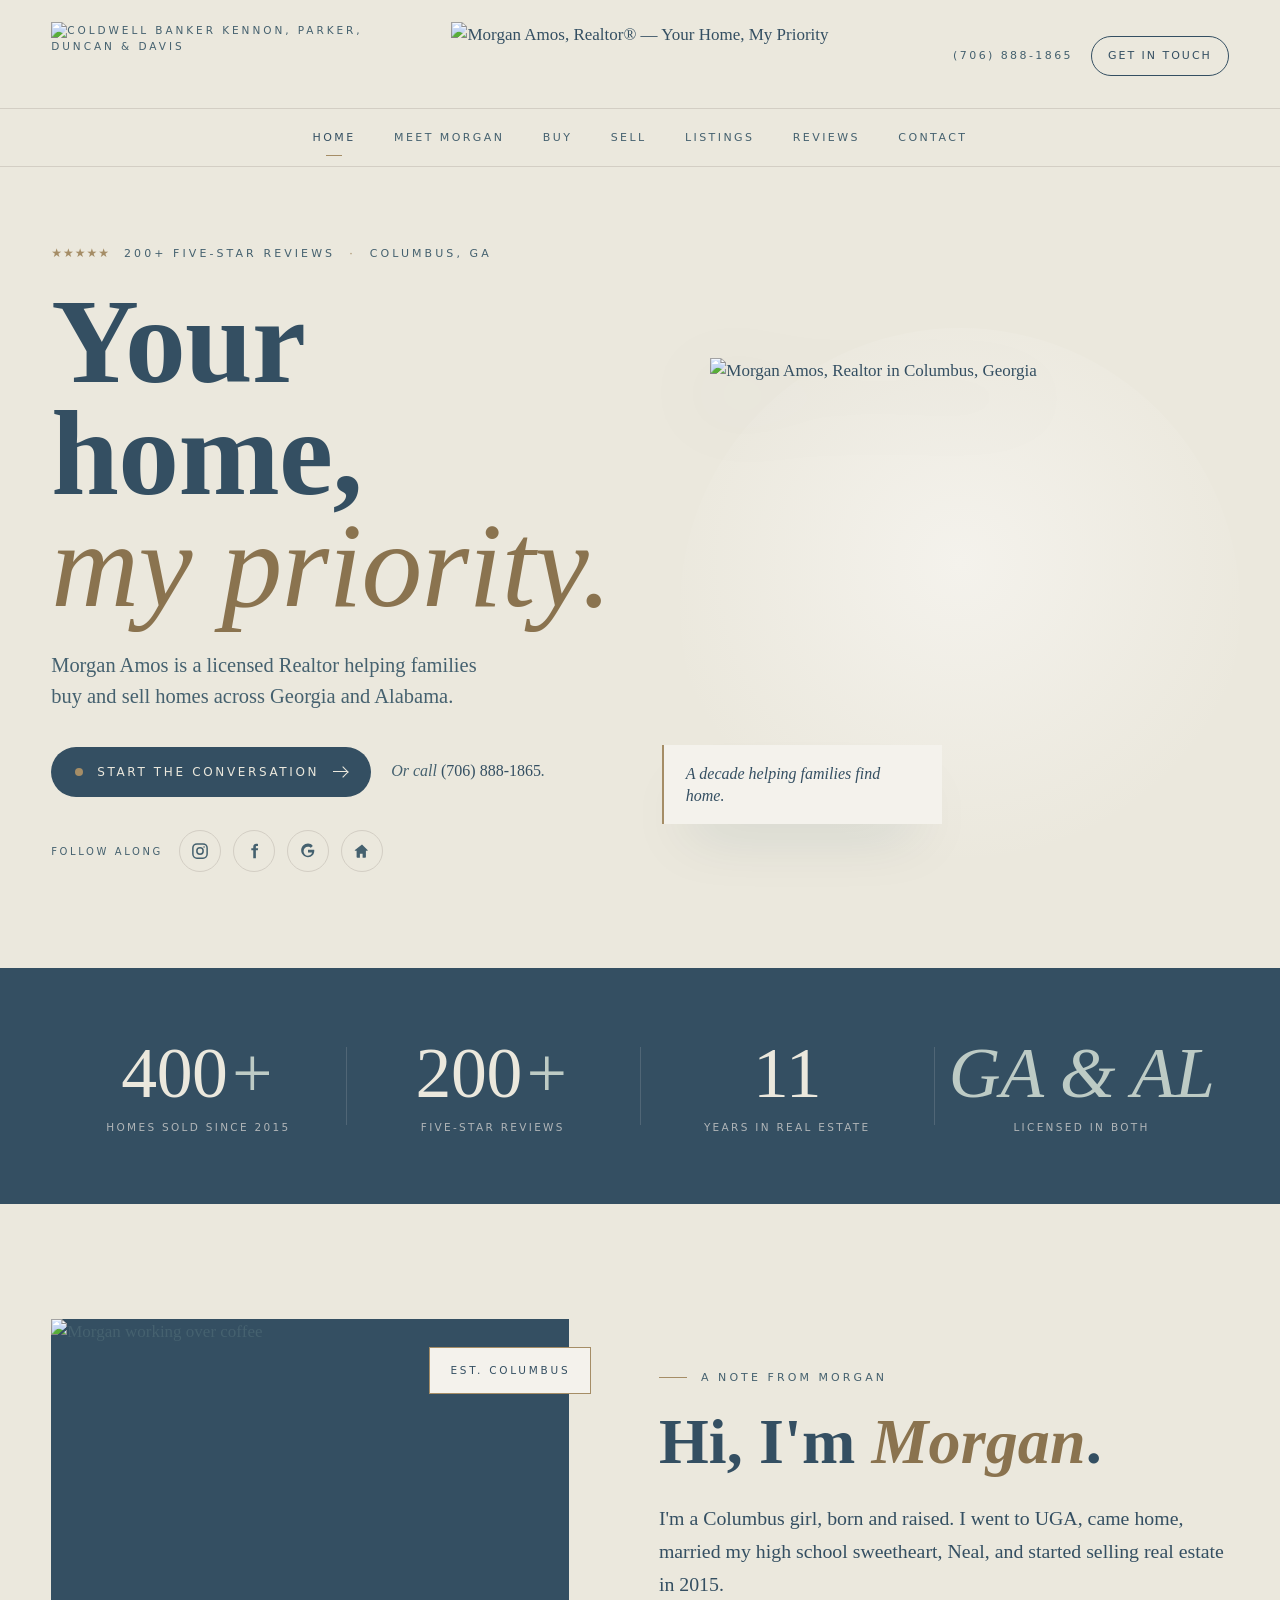
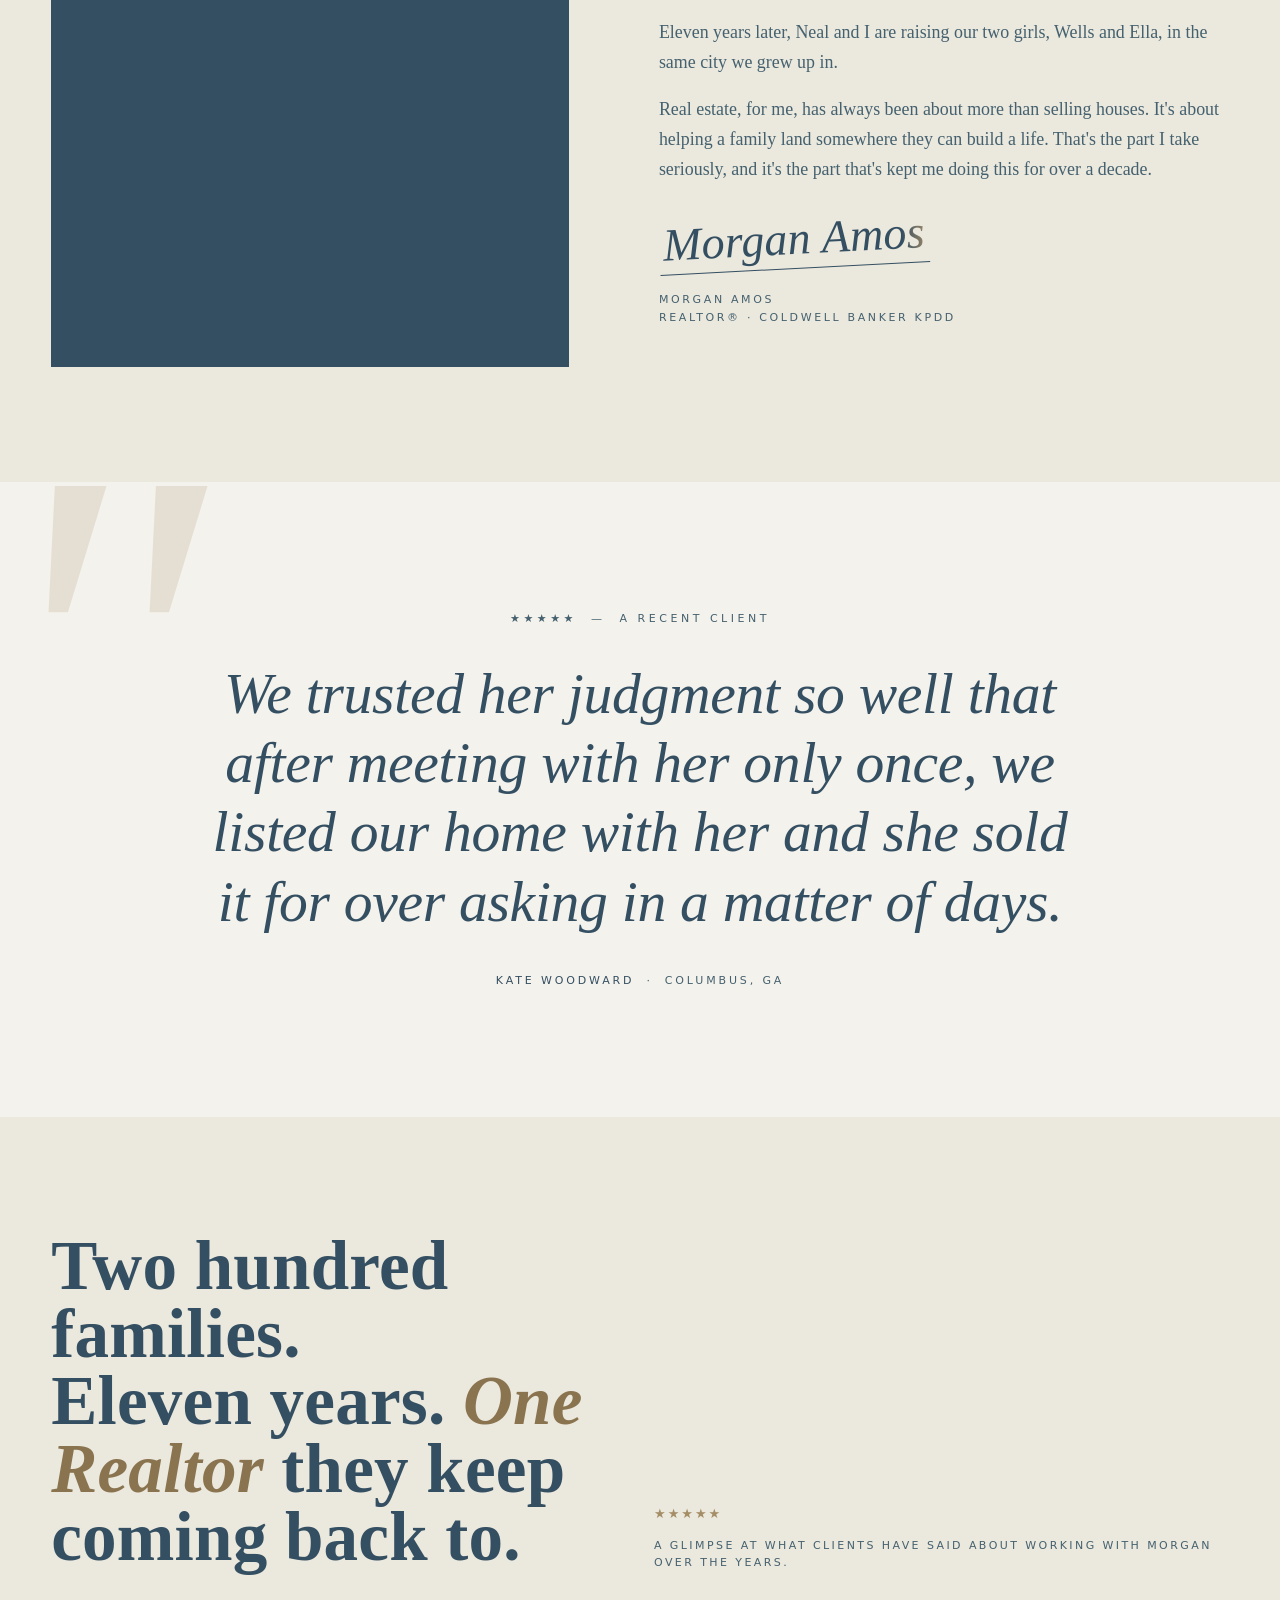
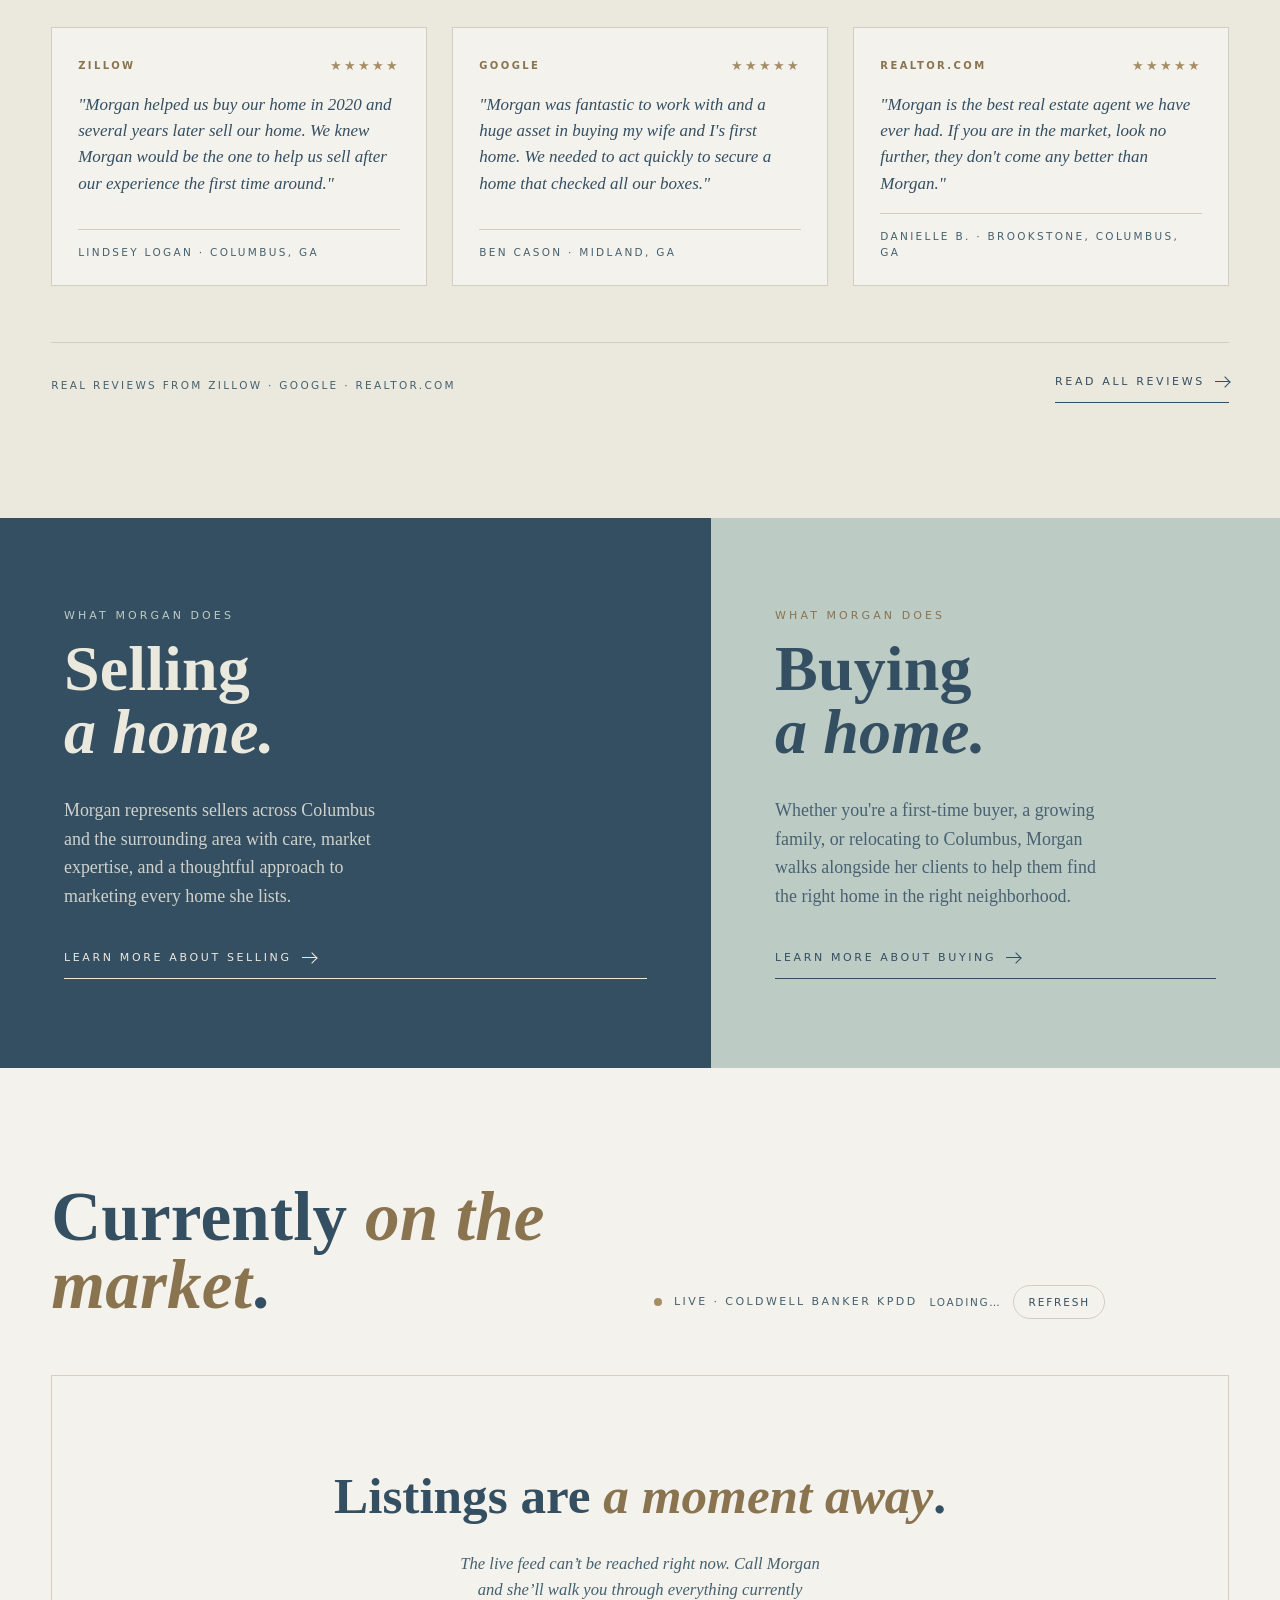
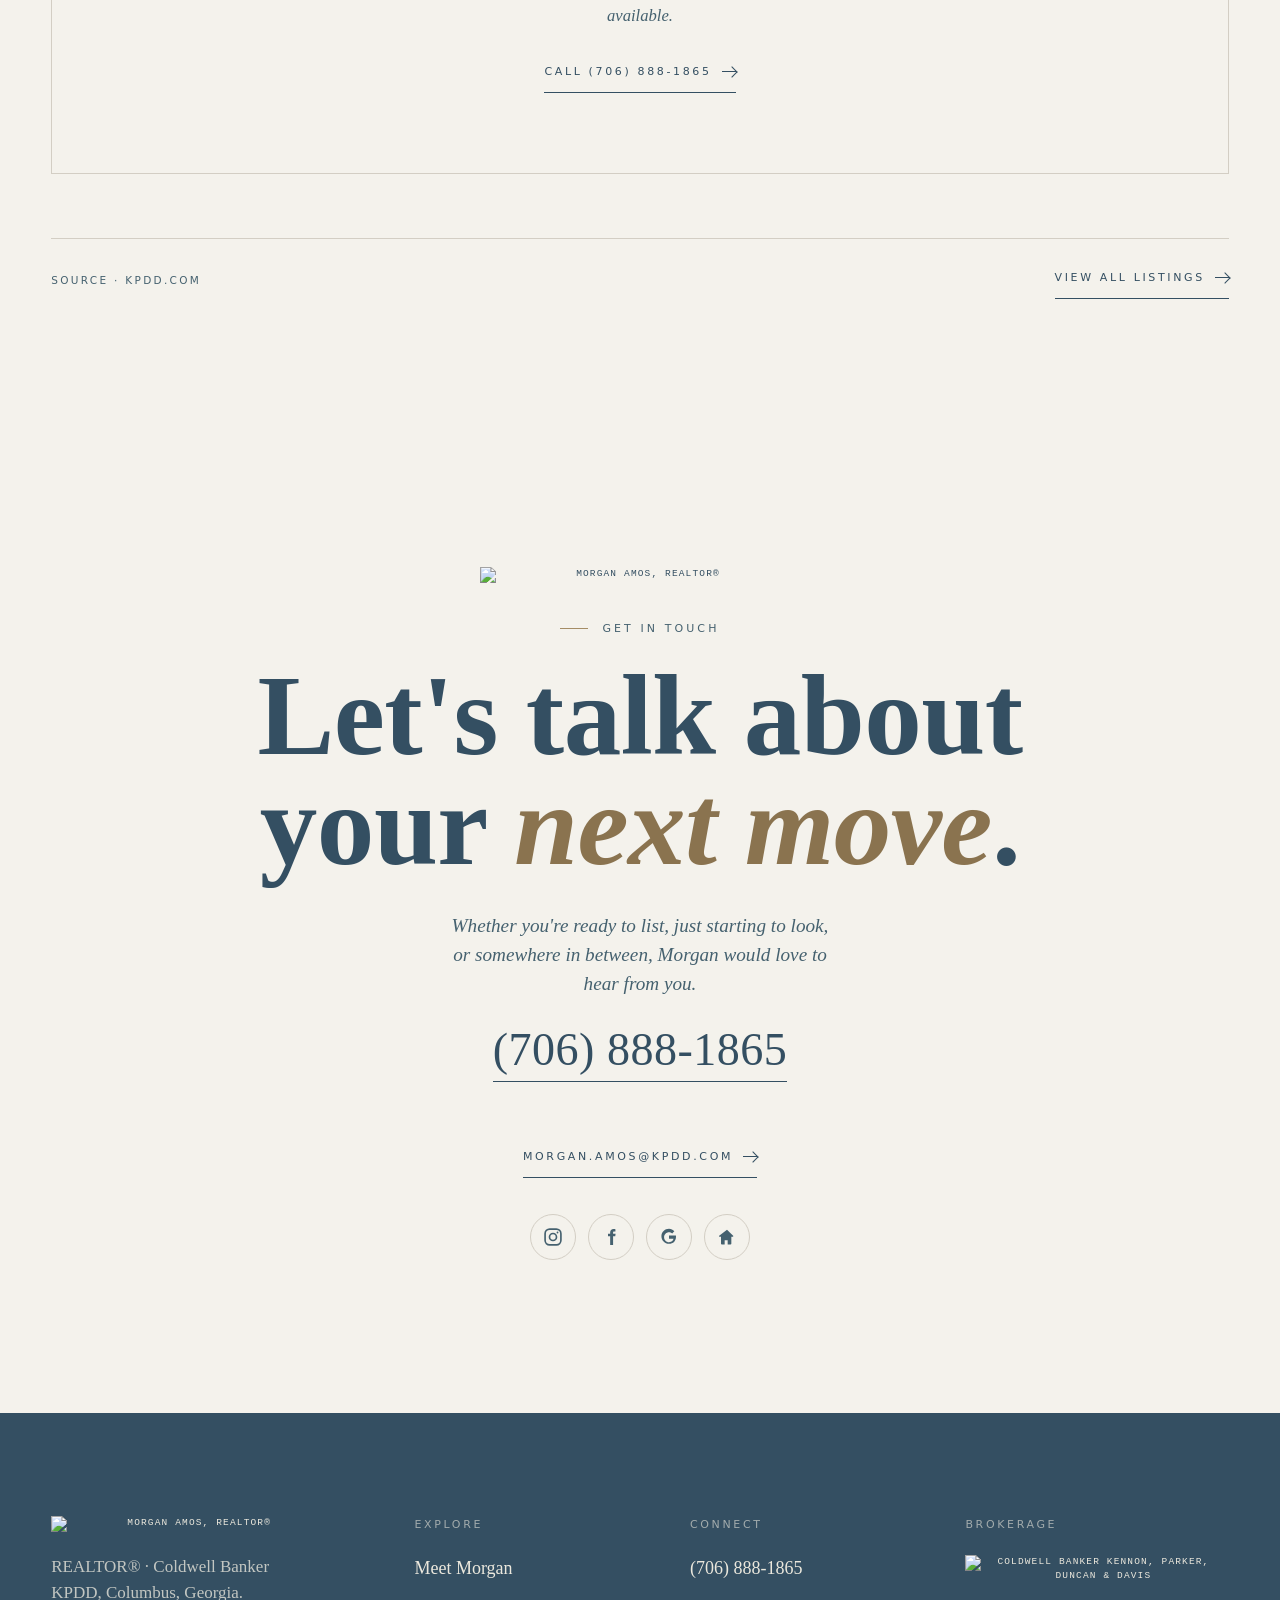
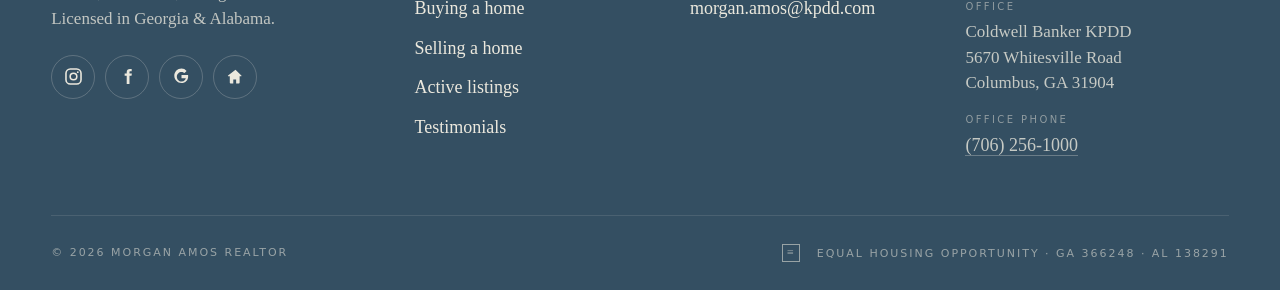
==== index.html @ 6b2a9965 "Add files via upload" ====
<!doctype html>
<html lang="en">
<head>
<meta charset="utf-8" />
<meta name="viewport" content="width=device-width, initial-scale=1, viewport-fit=cover" />
<meta name="theme-color" content="#E5E1DD" />
<title>Morgan Amos · Realtor · Columbus, Georgia</title>
<link rel="icon" type="image/png" href="favicon.png" />
<link rel="icon" type="image/png" sizes="32x32" href="favicon-32.png" />
<link rel="apple-touch-icon" href="apple-touch-icon.png" />
<link rel="stylesheet" href="fonts.css" />
<link rel="stylesheet" href="shared.css" />
<style>
  /* ---------- Homepage-specific ---------- */

  /* HERO ============================================== */
  .hero {
    position: relative;
    padding: clamp(32px, 6vw, 80px) var(--gutter) clamp(48px, 7vw, 100px);
    display: grid;
    grid-template-columns: 1.05fr 1fr;
    gap: clamp(28px, 6vw, 96px);
    align-items: end;
  }
  @media (min-width: 941px) {
    .hero { min-height: calc(100vh - 110px); }
  }
  .hero__left { display: flex; flex-direction: column; justify-content: flex-end; }
  @media (min-width: 941px) {
    .hero__left { min-height: 60vh; padding-bottom: 6px; }
  }
  .hero__eyebrow {
    font-family: var(--sans);
    font-size: 11px;
    letter-spacing: 0.28em;
    text-transform: uppercase;
    color: var(--ink-soft);
    margin: 0 0 24px;
    display: flex;
    align-items: center;
    gap: 14px;
    flex-wrap: wrap;
  }
  .hero__eyebrow .star { color: var(--accent); letter-spacing: 1px; font-size: 12px; }
  .hero__eyebrow .sep { color: var(--accent); }
  .hero__headline {
    font-family: var(--display);
    font-size: clamp(48px, 9.5vw, 156px);
    line-height: 0.92;
    letter-spacing: -0.005em;
    margin: 0 0 28px;
    text-wrap: balance;
  }
  .hero__headline em {
    font-family: var(--serif);
    font-style: italic;
    font-weight: 400;
    color: var(--accent-deep);
  }
  .hero__sub {
    font-family: var(--serif);
    font-size: clamp(18px, 1.6vw, 24px);
    line-height: 1.5;
    max-width: 44ch;
    color: var(--ink-soft);
    margin: 0 0 32px;
    font-weight: 400;
  }
  .hero__sub b { font-weight: 600; color: var(--ink); font-variant-numeric: oldstyle-nums; }
  .hero__row {
    display: flex;
    align-items: center;
    gap: 20px;
    flex-wrap: wrap;
  }
  .hero__cta {
    display: inline-flex;
    align-items: center;
    gap: 14px;
    padding: 16px 24px;
    background: var(--ink);
    color: var(--cream);
    font-family: var(--sans);
    font-size: 12px;
    letter-spacing: 0.22em;
    text-transform: uppercase;
    border-radius: 999px;
    transition: background .25s var(--ease), gap .25s var(--ease);
    min-height: 48px;
  }
  .hero__cta:hover { background: var(--accent-deep); gap: 18px; }
  .hero__cta .dot { width: 8px; height: 8px; background: var(--accent); border-radius: 999px; }
  .hero__note {
    font-family: var(--serif);
    font-style: italic;
    font-size: 16px;
    color: var(--ink-soft);
    max-width: 22ch;
  }
  .hero__note b { font-style: normal; color: var(--ink); font-weight: 500; }

  .hero__right {
    position: relative;
    display: flex;
    align-items: center;
    justify-content: center;
    min-height: 360px;
  }
  @media (min-width: 941px) {
    .hero__right { min-height: 540px; }
  }
  .hero__medallion {
    position: relative;
    width: min(100%, 430px);
    aspect-ratio: 1;
  }
  @media (min-width: 941px) {
    .hero__medallion { width: min(100%, 500px); }
  }
  /* soft brand halo so the portrait reads as intentionally set on the sand */
  .hero__medallion::before {
    content: "";
    position: absolute; inset: -6%;
    border-radius: 50%;
    background: radial-gradient(circle at 50% 42%, var(--cream-light) 0%, rgba(255,255,255,0) 70%);
    z-index: 0;
  }
  .hero__medallion img {
    position: relative;
    z-index: 1;
    width: 100%; height: 100%;
    object-fit: contain;
    object-position: bottom center;
    filter: drop-shadow(0 26px 40px rgba(8,58,79,0.22));
  }
  .hero__caption { display: none; }
  .hero__meta {
    position: absolute;
    left: 0; bottom: 6%;
    z-index: 3;
    background: var(--cream-light);
    padding: 14px 18px;
    border-left: 2px solid var(--accent);
    box-shadow: 0 30px 60px -30px rgba(8,58,79,0.25);
    max-width: 74%;
  }
  @media (min-width: 941px) {
    .hero__meta { left: -30px; bottom: 10%; max-width: 280px; padding: 18px 22px; }
  }
  .hero__meta .label {
    font-family: var(--sans);
    font-size: 10px;
    letter-spacing: 0.26em;
    text-transform: uppercase;
    color: var(--ink-soft);
    margin-bottom: 6px;
  }
  .hero__meta .quote {
    font-family: var(--serif);
    font-style: italic;
    font-size: 16px;
    line-height: 1.35;
    color: var(--ink);
  }

  @media (max-width: 940px) {
    .hero { grid-template-columns: 1fr; }
    .hero__caption { display: none; }
  }

  /* STAT MARQUEE ====================================== */
  .marquee {
    background: var(--ink);
    color: var(--cream);
    padding: clamp(40px, 5vw, 64px) var(--gutter);
    display: grid;
    grid-template-columns: repeat(4, 1fr);
    gap: 0;
    position: relative;
    overflow: hidden;
  }
  .stat {
    text-align: center;
    padding: 6px 12px;
    position: relative;
  }
  .stat + .stat::before {
    content: "";
    position: absolute;
    left: 0; top: 14%; bottom: 14%;
    width: 1px; background: rgba(229,225,221,0.16);
  }
  .stat__num {
    font-family: var(--display);
    font-size: clamp(38px, 5.6vw, 84px);
    line-height: 1;
    color: var(--cream);
    margin-bottom: 10px;
    letter-spacing: -0.005em;
  }
  .stat__num em { font-family: var(--serif); font-style: italic; color: var(--accent); font-weight: 400; }
  .stat__label {
    font-family: var(--sans);
    font-size: 10.5px;
    letter-spacing: 0.22em;
    text-transform: uppercase;
    color: rgba(229,225,221,0.7);
    line-height: 1.4;
  }
  @media (max-width: 800px) {
    .marquee { grid-template-columns: 1fr 1fr; gap: 32px 0; padding: 40px var(--gutter); }
    .stat + .stat::before { display: none; }
    .stat:nth-child(odd)::after {
      content: "";
      position: absolute;
      right: 0; top: 14%; bottom: 14%;
      width: 1px; background: rgba(229,225,221,0.16);
    }
  }

  /* STORY (replaces 'about preview') ================== */
  .story {
    display: grid;
    grid-template-columns: 1fr 1.1fr;
    gap: clamp(32px, 7vw, 110px);
    align-items: center;
  }
  .story__media {
    position: relative;
    aspect-ratio: 4/5;
  }
  .story__media .ph { position: absolute; inset: 0; }
  .story__media .badge {
    position: absolute;
    right: 14px; top: 14px;
    background: var(--cream-light);
    color: var(--ink);
    padding: 10px 14px;
    border: 1px solid var(--accent);
    font-family: var(--sans);
    font-size: 10px;
    letter-spacing: 0.24em;
    text-transform: uppercase;
    box-shadow: 0 20px 40px -25px rgba(8,58,79,0.3);
  }
  @media (min-width: 901px) {
    .story__media .badge { right: -22px; top: 28px; padding: 14px 20px; font-size: 10.5px; letter-spacing: 0.26em; }
  }
  .story__copy h2 {
    font-family: var(--display);
    font-size: clamp(36px, 5vw, 72px);
    line-height: 1;
    margin: 0 0 28px;
    letter-spacing: 0.002em;
  }
  .story__copy h2 em { font-family: var(--serif); font-style: italic; color: var(--accent-deep); }
  .story__copy p {
    font-size: clamp(17px, 1.4vw, 20px);
    line-height: 1.65;
    margin: 0 0 18px;
    color: var(--ink-soft);
  }
  .story__copy p.lead {
    font-size: clamp(19px, 1.55vw, 23px);
    color: var(--ink);
  }
  .story__sign {
    margin-top: 32px;
    display: flex;
    align-items: end;
    gap: 22px;
    flex-wrap: wrap;
  }
  .signature {
    font-family: "Cormorant Garamond", serif;
    font-style: italic;
    font-weight: 500;
    font-size: clamp(36px, 4vw, 46px);
    line-height: 1;
    color: var(--ink);
    transform: rotate(-3deg);
    letter-spacing: 0.005em;
    background: linear-gradient(90deg, var(--ink) 0%, var(--ink) 90%, var(--accent) 100%);
    -webkit-background-clip: text;
    background-clip: text;
    color: transparent;
    padding: 0 4px 6px;
    border-bottom: 1px solid var(--ink);
    display: inline-block;
  }
  .story__sign .who {
    font-family: var(--sans);
    font-size: 11px;
    letter-spacing: 0.24em;
    text-transform: uppercase;
    color: var(--ink-soft);
    line-height: 1.6;
  }

  @media (max-width: 900px) {
    .story { grid-template-columns: 1fr; }
  }

  /* WHY MORGAN (3-up) ================================ */
  .why {
    background: var(--paper);
  }
  .why__head {
    text-align: center;
    max-width: 64ch;
    margin: 0 auto clamp(40px, 5vw, 64px);
  }
  .why__head h2 {
    font-family: var(--display);
    font-size: clamp(36px, 5vw, 76px);
    line-height: 1.05;
    margin: 0 0 32px;
    letter-spacing: 0.002em;
  }
  .why__head h2 em {
    font-family: var(--serif);
    font-style: italic;
    color: var(--accent-deep);
    white-space: nowrap;
  }
  .why__head p {
    font-family: var(--serif);
    font-style: italic;
    font-size: clamp(17px, 1.4vw, 21px);
    color: var(--ink-soft);
    margin: 0;
  }
  .why__grid {
    display: grid;
    grid-template-columns: repeat(3, 1fr);
    gap: clamp(20px, 3vw, 40px);
  }
  .why__card {
    background: var(--cream-light);
    padding: clamp(28px, 3vw, 44px);
    border-top: 2px solid var(--accent);
    display: flex;
    flex-direction: column;
    gap: 18px;
  }
  .why__card .n {
    font-family: var(--sans);
    font-size: 11px;
    letter-spacing: 0.3em;
    color: var(--accent-deep);
  }
  .why__card h3 {
    font-family: var(--display);
    font-size: clamp(24px, 2.4vw, 34px);
    line-height: 1.05;
    margin: 0;
    letter-spacing: 0.003em;
  }
  .why__card h3 em { font-family: var(--serif); font-style: italic; }
  .why__card p {
    font-family: var(--serif);
    font-size: 17px;
    line-height: 1.55;
    color: var(--ink-soft);
    margin: 0;
  }
  @media (max-width: 800px) {
    .why__grid { grid-template-columns: 1fr; }
  }

  /* AWARDS ============================================ */
  .awards { position: relative; }
  .awards__head {
    display: grid;
    grid-template-columns: 1fr 1fr;
    gap: 40px;
    align-items: end;
    margin-bottom: clamp(40px, 5vw, 72px);
  }
  .awards__head h2 {
    font-family: var(--display);
    font-size: clamp(36px, 5.2vw, 80px);
    line-height: 1;
    margin: 0;
    color: var(--cream);
  }
  .awards__head h2 em { font-family: var(--serif); font-style: italic; color: var(--accent); }
  .awards__head p {
    font-family: var(--serif);
    font-style: italic;
    font-size: clamp(17px, 1.4vw, 19px);
    color: rgba(229,225,221,0.78);
    line-height: 1.55;
    max-width: 42ch;
    margin: 0;
  }
  .awards__grid {
    display: grid;
    grid-template-columns: repeat(3, 1fr);
    border-top: 1px solid rgba(229,225,221,0.18);
    border-left: 1px solid rgba(229,225,221,0.18);
  }
  .award {
    padding: clamp(28px, 3vw, 42px) clamp(24px, 3vw, 38px) clamp(32px, 3vw, 46px);
    border-right: 1px solid rgba(229,225,221,0.18);
    border-bottom: 1px solid rgba(229,225,221,0.18);
    position: relative;
    min-height: 240px;
    display: flex;
    flex-direction: column;
  }
  .award__num {
    font-family: var(--display);
    font-size: 13px;
    letter-spacing: 0.32em;
    color: var(--accent);
    margin-bottom: 22px;
  }
  .award__title {
    font-family: var(--display);
    font-size: clamp(22px, 2vw, 30px);
    line-height: 1.1;
    margin: 0 0 14px;
    color: var(--cream);
  }
  .award__desc {
    font-family: var(--serif);
    font-size: 16px;
    color: rgba(229,225,221,0.72);
    line-height: 1.55;
    margin: 0;
  }
  @media (max-width: 900px) {
    .awards__head { grid-template-columns: 1fr; gap: 18px; margin-bottom: 32px; }
    .awards__grid { grid-template-columns: 1fr 1fr; }
  }
  @media (max-width: 540px) {
    .awards__grid { grid-template-columns: 1fr; }
    .award { min-height: 0; padding: 28px 22px 32px; }
  }

  /* FEATURED PULLQUOTE =============================== */
  .pullquote {
    position: relative;
    padding: clamp(64px, 10vw, 160px) var(--gutter);
    background: var(--cream-light);
    overflow: hidden;
  }
  .pullquote__mark {
    position: absolute;
    top: -40px; left: -20px;
    font-family: "Cormorant Garamond", serif;
    font-style: italic;
    font-size: clamp(280px, 42vw, 680px);
    line-height: 0.8;
    color: var(--accent);
    opacity: 0.18;
    pointer-events: none;
    user-select: none;
  }
  .pullquote__inner {
    position: relative;
    max-width: 1100px;
    margin: 0 auto;
    text-align: center;
  }
  .pullquote__eyebrow {
    font-family: var(--sans);
    font-size: 11px;
    letter-spacing: 0.32em;
    text-transform: uppercase;
    color: var(--ink-soft);
    margin-bottom: 32px;
  }
  .pullquote__text {
    font-family: var(--serif);
    font-style: italic;
    font-weight: 400;
    font-size: clamp(24px, 4.5vw, 60px);
    line-height: 1.2;
    margin: 0 0 36px;
    color: var(--ink);
    text-wrap: balance;
    letter-spacing: -0.005em;
  }
  .pullquote__attr {
    font-family: var(--sans);
    font-size: 11px;
    letter-spacing: 0.26em;
    text-transform: uppercase;
    color: var(--ink-soft);
    display: flex;
    align-items: center;
    justify-content: center;
    gap: 12px;
    flex-wrap: wrap;
  }
  .pullquote__attr .name { color: var(--ink); font-weight: 500; }
  .pullquote__attr .src {
    color: var(--accent-deep);
    font-style: italic;
    font-family: var(--serif);
    text-transform: none;
    letter-spacing: 0;
    font-size: 14px;
  }

  /* REVIEWS WALL ====================================== */
  .reviews__head {
    display: grid;
    grid-template-columns: 1fr 1fr;
    align-items: end;
    gap: 28px;
    margin-bottom: clamp(36px, 5vw, 56px);
  }
  .reviews__head h2 { margin: 0; }
  .reviews__head .src {
    font-family: var(--sans);
    font-size: 11px;
    letter-spacing: 0.22em;
    text-transform: uppercase;
    color: var(--ink-soft);
    display: flex;
    align-items: center;
    gap: 12px;
    flex-wrap: wrap;
  }
  .reviews__head .src .star { color: var(--accent); letter-spacing: 2px; font-size: 13px; }
  @media (max-width: 800px) {
    .reviews__head { grid-template-columns: 1fr; gap: 14px; }
  }

  .reviews__grid {
    display: grid;
    grid-template-columns: repeat(3, 1fr);
    gap: clamp(16px, 2vw, 28px);
  }
  .review {
    background: var(--cream-light);
    padding: 28px 26px 24px;
    border: 1px solid var(--hairline);
    display: flex;
    flex-direction: column;
    gap: 16px;
    transition: transform .35s var(--ease), border-color .35s var(--ease);
  }
  .review:hover { transform: translateY(-3px); border-color: var(--accent); }
  .review__top {
    display: flex;
    justify-content: space-between;
    align-items: center;
    gap: 10px;
  }
  .review__source {
    font-family: var(--sans);
    font-size: 10px;
    letter-spacing: 0.24em;
    text-transform: uppercase;
    color: var(--ink-soft);
  }
  .review__source b { color: var(--accent-deep); font-weight: 600; }
  .review__stars { color: var(--accent); letter-spacing: 2px; font-size: 13px; }
  .review__body {
    font-family: var(--serif);
    font-size: 17px;
    line-height: 1.55;
    color: var(--ink);
    margin: 0;
    font-style: italic;
  }
  .review__by {
    font-family: var(--sans);
    font-size: 10.5px;
    letter-spacing: 0.22em;
    text-transform: uppercase;
    color: var(--ink-soft);
    margin-top: auto;
    padding-top: 14px;
    border-top: 1px solid var(--hairline);
  }
  @media (max-width: 900px) {
    .reviews__grid { grid-template-columns: 1fr 1fr; }
  }
  @media (max-width: 600px) {
    .reviews__grid { grid-template-columns: 1fr; }
  }

  .reviews__foot {
    margin-top: clamp(36px, 5vw, 56px);
    display: flex;
    justify-content: space-between;
    align-items: center;
    border-top: 1px solid var(--hairline);
    padding-top: 24px;
    gap: 16px;
    flex-wrap: wrap;
  }
  .reviews__foot .src {
    font-family: var(--sans);
    font-size: 10.5px;
    letter-spacing: 0.22em;
    text-transform: uppercase;
    color: var(--ink-soft);
  }

  /* LIVE LISTINGS ===================================== */
  .listings__head {
    display: grid;
    grid-template-columns: 1fr 1fr;
    align-items: end;
    gap: 28px;
    margin-bottom: clamp(36px, 5vw, 56px);
  }
  .listings__head h2 { margin: 0; }
  .listings__head .ml {
    font-family: var(--sans);
    font-size: 11px;
    letter-spacing: 0.22em;
    text-transform: uppercase;
    color: var(--ink-soft);
    display: flex;
    align-items: center;
    gap: 12px;
    flex-wrap: wrap;
  }
  .listings__head .ml .pulse {
    width: 8px; height: 8px; border-radius: 999px;
    background: var(--accent);
    box-shadow: 0 0 0 0 var(--accent);
    animation: pulse 2.2s var(--ease) infinite;
    flex-shrink: 0;
  }
  @keyframes pulse {
    0% { box-shadow: 0 0 0 0 rgba(52,79,98,0.55); }
    70% { box-shadow: 0 0 0 12px rgba(52,79,98,0); }
    100% { box-shadow: 0 0 0 0 rgba(52,79,98,0); }
  }
  @media (max-width: 800px) {
    .listings__head { grid-template-columns: 1fr; gap: 14px; }
  }

  .listings__grid {
    display: grid;
    grid-template-columns: repeat(3, 1fr);
    gap: clamp(22px, 3vw, 40px);
  }
  .lcard {
    display: flex; flex-direction: column;
    cursor: pointer;
  }
  .lcard__img {
    aspect-ratio: 4/5;
    margin-bottom: 18px;
    position: relative;
    overflow: hidden;
  }
  .lcard__img .ph { position: absolute; inset: 0; transition: transform .8s var(--ease); }
  .lcard:hover .lcard__img .ph { transform: scale(1.04); }
  .lcard__tag {
    position: absolute;
    top: 14px; left: 14px;
    z-index: 2;
    background: var(--cream-light);
    color: var(--ink);
    font-family: var(--sans);
    font-size: 10px;
    letter-spacing: 0.22em;
    text-transform: uppercase;
    padding: 6px 10px;
    border-radius: 0;
    white-space: nowrap;
  }
  .lcard__tag--gold { background: var(--accent); color: var(--cream); }
  .lcard__tag--pending { background: var(--sage); color: var(--ink); }
  .lcard__tag--sold { background: var(--taupe); color: var(--ink); }
  .lcard__address {
    font-family: var(--display);
    font-size: clamp(20px, 1.8vw, 28px);
    line-height: 1.1;
    margin: 0 0 6px;
    letter-spacing: 0.005em;
  }
  .lcard__line2 {
    font-family: var(--sans);
    font-size: 10.5px;
    letter-spacing: 0.22em;
    text-transform: uppercase;
    color: var(--ink-soft);
    margin-bottom: 14px;
  }
  .lcard__meta {
    display: flex;
    justify-content: space-between;
    align-items: baseline;
    border-top: 1px solid var(--hairline);
    padding-top: 12px;
    margin-top: auto;
    gap: 8px;
    flex-wrap: wrap;
  }
  .lcard__price {
    font-family: var(--serif);
    font-size: 20px;
    font-weight: 500;
    color: var(--ink);
  }
  .lcard__specs {
    font-family: var(--sans);
    font-size: 10.5px;
    letter-spacing: 0.14em;
    text-transform: uppercase;
    color: var(--ink-soft);
  }
  .lcard__specs span { padding: 0 4px; opacity: 0.5; }

  .listings__empty {
    text-align: center;
    padding: clamp(48px, 8vw, 80px) 20px;
    border: 1px solid var(--hairline);
    background: var(--cream-light);
  }
  .listings__empty h3 {
    font-family: var(--display);
    font-size: clamp(28px, 4vw, 56px);
    margin: 0 0 16px;
  }
  .listings__empty h3 em { font-family: var(--serif); font-style: italic; color: var(--accent-deep); }
  .listings__empty p {
    font-family: var(--serif);
    font-style: italic;
    font-size: clamp(16px, 1.3vw, 19px);
    color: var(--ink-soft);
    max-width: 46ch;
    margin: 0 auto 28px;
    line-height: 1.55;
  }

  .listings__foot {
    margin-top: clamp(40px, 5vw, 64px);
    display: flex;
    justify-content: space-between;
    align-items: center;
    border-top: 1px solid var(--hairline);
    padding-top: 24px;
    gap: 16px;
    flex-wrap: wrap;
  }
  .listings__foot .src {
    font-family: var(--sans);
    font-size: 10.5px;
    letter-spacing: 0.22em;
    text-transform: uppercase;
    color: var(--ink-soft);
  }

  @media (max-width: 900px) {
    .listings__grid { grid-template-columns: 1fr 1fr; gap: 18px; }
  }
  @media (max-width: 580px) {
    .listings__grid { grid-template-columns: 1fr; }
  }

  /* SERVICES SPLIT ==================================== */
  .services {
    display: grid;
    grid-template-columns: 1.25fr 1fr;
  }
  .service {
    padding: clamp(52px, 7vw, 110px) clamp(24px, 5vw, 80px);
    display: flex;
    flex-direction: column;
    justify-content: space-between;
    gap: 32px;
    position: relative;
    overflow: hidden;
  }
  .service--sell { background: var(--ink); color: var(--cream); }
  .service--buy  { background: var(--paper); color: var(--ink); }
  .service__tag {
    font-family: var(--sans);
    font-size: 11px;
    letter-spacing: 0.28em;
    text-transform: uppercase;
    color: var(--accent);
  }
  .service--buy .service__tag { color: var(--accent-deep); }
  .service__h {
    font-family: var(--display);
    font-size: clamp(36px, 5vw, 84px);
    line-height: 0.98;
    margin: 14px 0 0;
    letter-spacing: 0.002em;
  }
  .service__h em { font-family: var(--serif); font-style: italic; }
  .service__body {
    font-family: var(--serif);
    font-size: clamp(17px, 1.4vw, 19px);
    line-height: 1.6;
    max-width: 38ch;
    margin: 0;
    opacity: 0.85;
  }
  .service__list {
    list-style: none;
    padding: 0;
    margin: 0;
    display: flex;
    flex-direction: column;
    gap: 14px;
  }
  .service__list li {
    font-family: var(--serif);
    font-size: 16px;
    padding-left: 34px;
    position: relative;
    line-height: 1.5;
  }
  .service__list li::before {
    content: attr(data-n);
    position: absolute;
    left: 0; top: 2px;
    font-family: var(--sans);
    font-size: 10px;
    letter-spacing: 0.2em;
    color: var(--accent);
    opacity: 0.9;
  }
  .service__cta {
    align-self: flex-start;
  }

  @media (max-width: 900px) {
    .services { grid-template-columns: 1fr; }
  }

  /* FINAL CTA ========================================= */
  .finale {
    text-align: center;
    padding: clamp(72px, 12vw, 180px) var(--gutter);
    background: var(--cream-light);
    position: relative;
    overflow: hidden;
  }
  .finale h2 {
    font-family: var(--display);
    font-size: clamp(44px, 9vw, 156px);
    line-height: 0.95;
    margin: 0 0 32px;
    letter-spacing: -0.005em;
    text-wrap: balance;
  }
  .finale h2 em { font-family: var(--serif); font-style: italic; color: var(--accent-deep); }
  .finale__phone {
    font-family: var(--display);
    font-size: clamp(24px, 3.6vw, 56px);
    line-height: 1;
    margin: 28px 0 16px;
    letter-spacing: 0.01em;
    display: inline-block;
    border-bottom: 1px solid var(--ink);
    padding-bottom: 8px;
    transition: color .3s var(--ease), border-color .3s var(--ease);
    white-space: nowrap;
    word-break: keep-all;
  }
  .finale__phone:hover { color: var(--accent-deep); border-color: var(--accent-deep); }
  .finale__promise {
    font-family: var(--serif);
    font-style: italic;
    font-size: clamp(17px, 1.5vw, 23px);
    color: var(--ink-soft);
    max-width: 40ch;
    margin: 16px auto 0;
    line-height: 1.5;
  }
  .finale__or {
    margin-top: 44px;
    display: flex;
    justify-content: center;
    gap: 24px;
    flex-wrap: wrap;
  }
  .finale__or a {
    font-family: var(--sans);
    font-size: 11px;
    letter-spacing: 0.24em;
    text-transform: uppercase;
  }
  .finale__or .sep { color: var(--ink-soft); opacity: 0.4; }
  @media (max-width: 540px) {
    .finale__or { flex-direction: column; gap: 16px; align-items: center; }
    .finale__or .sep { display: none; }
  }

  /* Social row + brand sign-off */
  .hero__social {
    display: flex;
    align-items: center;
    gap: 12px;
    margin-top: 30px;
    flex-wrap: wrap;
  }
  .hero__social .lab {
    font-family: var(--sans);
    font-size: 10px;
    letter-spacing: 0.26em;
    text-transform: uppercase;
    color: var(--ink-soft);
    margin-right: 4px;
  }
  .hero__social a {
    width: 42px; height: 42px;
    border: 1px solid var(--hairline);
    border-radius: 999px;
    display: inline-flex; align-items: center; justify-content: center;
    font-family: var(--sans);
    font-size: 10.5px;
    letter-spacing: 0.04em;
    color: var(--ink-soft);
    transition: background .2s var(--ease), color .2s var(--ease), border-color .2s var(--ease);
  }
  .hero__social a svg { width: 18px; height: 18px; display: block; }
  .hero__social a:hover { background: var(--ink); color: var(--cream); border-color: var(--ink); }

  .finale__brand {
    max-width: 320px;
    margin: 0 auto 28px;
  }
  .finale__social {
    display: flex;
    justify-content: center;
    gap: 12px;
    margin-top: 36px;
  }
  .finale__social a {
    width: 46px; height: 46px;
    border: 1px solid var(--hairline);
    border-radius: 999px;
    display: inline-flex; align-items: center; justify-content: center;
    font-family: var(--sans);
    font-size: 11px;
    color: var(--ink-soft);
    transition: background .2s var(--ease), color .2s var(--ease), border-color .2s var(--ease);
  }
  .finale__social a svg { width: 20px; height: 20px; display: block; }
  .finale__social a:hover { background: var(--ink); color: var(--cream); border-color: var(--ink); }

  /* Tweak overrides for accent */
  body[data-accent="gold"] { --accent: #A58D66; --accent-deep: #8a734f; }
  body[data-accent="navy"] { --accent: #083A4F; --accent-deep: #083A4F; }
  body[data-accent="teal"] { --accent: #407E8C; --accent-deep: #346874; }

  .ph__shot {
    position: absolute; inset: 0;
    background-size: cover; background-position: center; background-repeat: no-repeat;
  }
</style>
</head>
<body data-accent="gold">

<template id="__bundler_thumbnail">
  <svg xmlns="http://www.w3.org/2000/svg" viewBox="0 0 100 100">
    <rect width="100" height="100" fill="#1b2a4a"/>
    <text x="50" y="50" font-family="Georgia, 'Times New Roman', serif" font-size="30" font-style="italic" fill="#c8a24c" text-anchor="middle" dominant-baseline="central" letter-spacing="1">MA</text>
    <text x="50" y="72" font-family="Georgia, serif" font-size="7" fill="#c8a24c" text-anchor="middle" dominant-baseline="central" letter-spacing="3">REALTOR</text>
  </svg>
</template>

<!-- ============== MASTHEAD ============== -->
<header class="masthead" id="masthead">
  <div class="masthead__top">
    <div class="masthead__meta masthead__brokerage">
      <a href="https://kpdd.com" target="_blank" rel="noopener" aria-label="Coldwell Banker Kennon, Parker, Duncan &amp; Davis"><img src="uploads/coldwell-banker-kpdd.webp" alt="Coldwell Banker Kennon, Parker, Duncan &amp; Davis" /></a>
    </div>
    <div class="masthead__brand">
      <a class="masthead__logo" href="index.html"><img src="uploads/morgan-logo.png" alt="Morgan Amos, Realtor&reg; — Your Home, My Priority" /></a>
    </div>
    <div class="masthead__right">
      <a class="masthead__phone" href="tel:7068881865">(706) 888-1865</a>
      <a class="masthead__cta" href="#contact">Get in touch</a>
      <button class="masthead__menu" id="navToggle" aria-label="Open menu" aria-expanded="false">
        <span></span><span></span><span></span>
      </button>
    </div>
  </div>
  <nav class="masthead__nav" id="navList">
    <a href="index.html" class="active">Home</a>
    <a href="meet-morgan.html">Meet Morgan</a>
    <a href="buy.html">Buy</a>
    <a href="sell.html">Sell</a>
    <a href="listings.html">Listings</a>
    <a href="#reviews">Reviews</a>
    <a href="#contact">Contact</a>
  </nav>
</header>

<!-- ============== HERO ============== -->
<header class="hero" data-screen-label="01 Home">
  <div class="hero__left">
    <div>
      <p class="hero__eyebrow">
        <span class="star">★★★★★</span>
        <span>200+ Five-Star Reviews</span>
        <span class="sep">·</span>
        <span>Columbus, GA</span>
      </p>
      <h1 class="hero__headline">Your home,<br/><em>my priority.</em></h1>
      <p class="hero__sub">
        Morgan Amos is a licensed Realtor helping families buy and sell homes across Georgia and Alabama.
      </p>
      <div class="hero__row">
        <a class="hero__cta" href="#contact">
          <span class="dot"></span>
          <span>Start the conversation</span>
          <span class="arr"></span>
        </a>
        <p class="hero__note">
          Or call <b>(706) 888-1865</b>.
        </p>
      </div>
      <div class="hero__social">
        <span class="lab">Follow along</span>
        <a href="https://www.instagram.com/morganamosrealtor" target="_blank" rel="noopener" aria-label="Instagram"><svg viewBox="0 0 24 24" fill="none" stroke="currentColor" stroke-width="2" stroke-linecap="round" stroke-linejoin="round" aria-hidden="true"><rect x="2.5" y="2.5" width="19" height="19" rx="5.5"/><circle cx="12" cy="12" r="4.2"/><circle cx="17.4" cy="6.6" r="1.1" fill="currentColor" stroke="none"/></svg></a>
        <a href="https://www.facebook.com/morganamosrealtor" target="_blank" rel="noopener" aria-label="Facebook"><svg viewBox="0 0 24 24" fill="currentColor" aria-hidden="true"><path d="M14.5 8.2V6.6c0-.8.2-1.2 1.3-1.2h1.5V2.6C16.9 2.5 16 2.4 15 2.4c-2.4 0-4 1.5-4 4.1v1.7H8.4V11H11v10.6h3.5V11h2.6l.4-2.8z"/></svg></a>
        <a href="https://share.google/FKAKElppMwVY8f7nb" target="_blank" rel="noopener" aria-label="Google"><svg viewBox="0 0 24 24" fill="currentColor" aria-hidden="true"><path d="M12 10.2v3.9h5.4c-.24 1.4-1.7 4.1-5.4 4.1-3.25 0-5.9-2.7-5.9-6s2.65-6 5.9-6c1.85 0 3.1.79 3.8 1.47l2.6-2.5C16.7 2.99 14.6 2 12 2 6.95 2 2.9 6.05 2.9 11.1S6.95 20.2 12 20.2c5.05 0 8.4-3.55 8.4-8.55 0-.57-.06-1-.14-1.45H12z"/></svg></a>
        <a href="https://www.zillow.com/profile/morganamos" target="_blank" rel="noopener" aria-label="Zillow"><svg viewBox="0 0 24 24" fill="currentColor" aria-hidden="true"><path d="M12 3.4 2.6 10.6c-.45.35-.2 1.05.35 1.05H4.8v8.3c0 .55.45 1 1 1h3.4v-5.2h3.6v5.2h3.4c.55 0 1-.45 1-1v-8.3h1.85c.55 0 .8-.7.35-1.05L12 3.4z"/></svg></a>
      </div>
    </div>
  </div>

  <div class="hero__right">
    <div class="hero__medallion">
      <img src="uploads/morgan-cutout.png" alt="Morgan Amos, Realtor in Columbus, Georgia" />
    </div>
    <div class="hero__meta">
      <div class="quote">A decade helping families find home.</div>
    </div>
  </div>
</header>

<!-- ============== STAT MARQUEE ============== -->
<section class="marquee" data-screen-label="01 Home · Stats">
  <div class="stat">
    <div class="stat__num">400<em>+</em></div>
    <div class="stat__label">Homes sold since 2015</div>
  </div>
  <div class="stat">
    <div class="stat__num">200<em>+</em></div>
    <div class="stat__label">Five-star reviews</div>
  </div>
  <div class="stat">
    <div class="stat__num">11</div>
    <div class="stat__label">Years in real estate</div>
  </div>
  <div class="stat">
    <div class="stat__num"><em>GA &amp; AL</em></div>
    <div class="stat__label">Licensed in both</div>
  </div>
</section>

<!-- ============== STORY ============== -->
<section class="section story" data-screen-label="01 Home · Story">
  <div class="story__media">
    <div class="ph is-photo">
      <img src="uploads/home-02-morgan-at-home.jpg" alt="Morgan working over coffee" />
    </div>
    <div class="badge">Est. Columbus</div>
  </div>

  <div class="story__copy">
    <div class="kicker">A note from Morgan</div>
    <h2>Hi, I'm <em>Morgan</em>.</h2>
    <p class="lead">
      I'm a Columbus girl, born and raised. I went to UGA, came home, married my high school sweetheart, Neal, and started selling real estate in 2015.
    </p>
    <p>
      Eleven years later, Neal and I are raising our two girls, Wells and Ella, in the same city we grew up in.
    </p>
    <p>
      Real estate, for me, has always been about more than selling houses. It's about helping a family land somewhere they can build a life. That's the part I take seriously, and it's the part that's kept me doing this for over a decade.
    </p>
    <div class="story__sign">
      <div class="signature">Morgan Amos</div>
      <div class="who">
        Morgan Amos<br/>
        REALTOR® · Coldwell Banker KPDD
      </div>
    </div>
  </div>
</section>

<!-- ============== FEATURED TESTIMONIAL ============== -->
<section class="pullquote" data-screen-label="01 Home · Featured Testimonial">
  <div class="pullquote__mark">"</div>
  <div class="pullquote__inner">
    <div class="pullquote__eyebrow">★★★★★ &nbsp;&mdash;&nbsp; A recent client</div>
    <p class="pullquote__text">
      We trusted her judgment so well that after meeting with her only once, we listed our home with her and she sold it for over asking in a matter of days.
    </p>
    <div class="pullquote__attr">
      <span class="name">Kate Woodward</span>
      <span>·</span>
      <span>Columbus, GA</span>
    </div>
  </div>
</section>

<!-- ============== REVIEWS WALL ============== -->
<section class="section" data-screen-label="01 Home · Reviews" id="reviews">
  <div class="reviews__head">
    <h2 class="section-title" style="margin:0">Two hundred families.<br/>Eleven years. <em style="font-family:var(--serif);font-style:italic;color:var(--accent-deep);">One Realtor</em> they keep coming back to.</h2>
    <div class="src">
      <span class="star">★★★★★</span>
      <span>A glimpse at what clients have said about working with Morgan over the years.</span>
    </div>
  </div>

  <div class="reviews__grid" id="reviews-grid">
    <article class="review">
      <div class="review__top">
        <span class="review__source"><b>Zillow</b></span>
        <span class="review__stars">★★★★★</span>
      </div>
      <p class="review__body">"Morgan helped us buy our home in 2020 and several years later sell our home. We knew Morgan would be the one to help us sell after our experience the first time around."</p>
      <div class="review__by">Lindsey Logan · Columbus, GA</div>
    </article>
    <article class="review">
      <div class="review__top">
        <span class="review__source"><b>Google</b></span>
        <span class="review__stars">★★★★★</span>
      </div>
      <p class="review__body">"Morgan was fantastic to work with and a huge asset in buying my wife and I's first home. We needed to act quickly to secure a home that checked all our boxes."</p>
      <div class="review__by">Ben Cason · Midland, GA</div>
    </article>
    <article class="review">
      <div class="review__top">
        <span class="review__source"><b>Realtor.com</b></span>
        <span class="review__stars">★★★★★</span>
      </div>
      <p class="review__body">"Morgan is the best real estate agent we have ever had. If you are in the market, look no further, they don't come any better than Morgan."</p>
      <div class="review__by">Danielle B. · Brookstone, Columbus, GA</div>
    </article>
  </div>

  <div class="reviews__foot">
    <span class="src">Real reviews from Zillow · Google · Realtor.com</span>
    <a class="linklike" href="https://www.zillow.com/profile/morganamos" target="_blank" rel="noopener">Read all reviews <span class="arr"></span></a>
  </div>
</section>

<!-- ============== SERVICES SPLIT ============== -->
<section class="services" data-screen-label="01 Home · Services">
  <div class="service service--sell">
    <div>
      <div class="service__tag">What Morgan does</div>
      <h2 class="service__h">Selling<br/><em>a home.</em></h2>
    </div>
    <p class="service__body">
      Morgan represents sellers across Columbus and the surrounding area with care, market expertise, and a thoughtful approach to marketing every home she lists.
    </p>
    <a class="linklike" href="sell.html" style="color:var(--cream); border-color:var(--cream);">Learn more about selling <span class="arr"></span></a>
  </div>

  <div class="service service--buy">
    <div>
      <div class="service__tag">What Morgan does</div>
      <h2 class="service__h">Buying<br/><em>a home.</em></h2>
    </div>
    <p class="service__body">
      Whether you're a first-time buyer, a growing family, or relocating to Columbus, Morgan walks alongside her clients to help them find the right home in the right neighborhood.
    </p>
    <a class="linklike" href="buy.html">Learn more about buying <span class="arr"></span></a>
  </div>
</section>

<!-- ============== LIVE LISTINGS ============== -->
<section class="section section--cream-light" data-screen-label="01 Home · Listings" id="listings-section">
  <div class="listings__head">
    <h2 class="section-title" style="margin:0">Currently <em style="font-family:var(--serif);font-style:italic;color:var(--accent-deep);">on the market</em>.</h2>
    <div class="ml">
      <span class="pulse"></span>
      <span>Live · Coldwell Banker KPDD</span>
      <span class="feed-status" id="feed-status"></span>
      <button class="feed-refresh" id="feed-refresh" type="button">Refresh</button>
    </div>
  </div>

  <div id="listings-mount"></div>

  <div class="listings__foot">
    <span class="src">Source · kpdd.com</span>
    <a class="linklike" href="listings.html">View all listings <span class="arr"></span></a>
  </div>
</section>

<!-- ============== FINAL CTA ============== -->
<section class="finale" id="contact" data-screen-label="01 Home · Contact">
  <div class="logo-slot finale__brand has-art"><img src="uploads/morgan-logo.png" alt="Morgan Amos, Realtor&reg;" /></div>
  <div class="kicker" style="justify-content:center;">Get in touch</div>
  <h2>Let's talk about<br/>your <em>next move</em>.</h2>
  <p class="finale__promise">
    Whether you're ready to list, just starting to look, or somewhere in between, Morgan would love to hear from you.
  </p>
  <a class="finale__phone" href="tel:7068881865">(706) 888-1865</a>
  <div class="finale__or">
    <a class="linklike" href="mailto:morgan.amos@kpdd.com">morgan.amos@kpdd.com <span class="arr"></span></a>
  </div>
  <div class="finale__social">
    <a href="https://www.instagram.com/morganamosrealtor" target="_blank" rel="noopener" aria-label="Instagram"><svg viewBox="0 0 24 24" fill="none" stroke="currentColor" stroke-width="2" stroke-linecap="round" stroke-linejoin="round" aria-hidden="true"><rect x="2.5" y="2.5" width="19" height="19" rx="5.5"/><circle cx="12" cy="12" r="4.2"/><circle cx="17.4" cy="6.6" r="1.1" fill="currentColor" stroke="none"/></svg></a>
    <a href="https://www.facebook.com/morganamosrealtor" target="_blank" rel="noopener" aria-label="Facebook"><svg viewBox="0 0 24 24" fill="currentColor" aria-hidden="true"><path d="M14.5 8.2V6.6c0-.8.2-1.2 1.3-1.2h1.5V2.6C16.9 2.5 16 2.4 15 2.4c-2.4 0-4 1.5-4 4.1v1.7H8.4V11H11v10.6h3.5V11h2.6l.4-2.8z"/></svg></a>
    <a href="https://share.google/FKAKElppMwVY8f7nb" target="_blank" rel="noopener" aria-label="Google"><svg viewBox="0 0 24 24" fill="currentColor" aria-hidden="true"><path d="M12 10.2v3.9h5.4c-.24 1.4-1.7 4.1-5.4 4.1-3.25 0-5.9-2.7-5.9-6s2.65-6 5.9-6c1.85 0 3.1.79 3.8 1.47l2.6-2.5C16.7 2.99 14.6 2 12 2 6.95 2 2.9 6.05 2.9 11.1S6.95 20.2 12 20.2c5.05 0 8.4-3.55 8.4-8.55 0-.57-.06-1-.14-1.45H12z"/></svg></a>
    <a href="https://www.zillow.com/profile/morganamos" target="_blank" rel="noopener" aria-label="Zillow"><svg viewBox="0 0 24 24" fill="currentColor" aria-hidden="true"><path d="M12 3.4 2.6 10.6c-.45.35-.2 1.05.35 1.05H4.8v8.3c0 .55.45 1 1 1h3.4v-5.2h3.6v5.2h3.4c.55 0 1-.45 1-1v-8.3h1.85c.55 0 .8-.7.35-1.05L12 3.4z"/></svg></a>
  </div>
</section>

<!-- ============== FOOTER ============== -->
<footer class="footer" data-screen-label="01 Home · Footer">
  <div class="cols">
    <div class="brand">
      <div class="logo-slot footer-logo has-art"><img src="uploads/morgan-logo-cream.png" alt="Morgan Amos, Realtor&reg;" /></div>
      <p>REALTOR&reg; &middot; Coldwell Banker KPDD, Columbus, Georgia. Licensed in Georgia &amp; Alabama.</p>
      <div class="socials">
        <a href="https://www.instagram.com/morganamosrealtor" target="_blank" rel="noopener" aria-label="Instagram"><svg viewBox="0 0 24 24" fill="none" stroke="currentColor" stroke-width="2" stroke-linecap="round" stroke-linejoin="round" aria-hidden="true"><rect x="2.5" y="2.5" width="19" height="19" rx="5.5"/><circle cx="12" cy="12" r="4.2"/><circle cx="17.4" cy="6.6" r="1.1" fill="currentColor" stroke="none"/></svg></a>
        <a href="https://www.facebook.com/morganamosrealtor" target="_blank" rel="noopener" aria-label="Facebook"><svg viewBox="0 0 24 24" fill="currentColor" aria-hidden="true"><path d="M14.5 8.2V6.6c0-.8.2-1.2 1.3-1.2h1.5V2.6C16.9 2.5 16 2.4 15 2.4c-2.4 0-4 1.5-4 4.1v1.7H8.4V11H11v10.6h3.5V11h2.6l.4-2.8z"/></svg></a>
        <a href="https://share.google/FKAKElppMwVY8f7nb" target="_blank" rel="noopener" aria-label="Google"><svg viewBox="0 0 24 24" fill="currentColor" aria-hidden="true"><path d="M12 10.2v3.9h5.4c-.24 1.4-1.7 4.1-5.4 4.1-3.25 0-5.9-2.7-5.9-6s2.65-6 5.9-6c1.85 0 3.1.79 3.8 1.47l2.6-2.5C16.7 2.99 14.6 2 12 2 6.95 2 2.9 6.05 2.9 11.1S6.95 20.2 12 20.2c5.05 0 8.4-3.55 8.4-8.55 0-.57-.06-1-.14-1.45H12z"/></svg></a>
        <a href="https://www.zillow.com/profile/morganamos" target="_blank" rel="noopener" aria-label="Zillow"><svg viewBox="0 0 24 24" fill="currentColor" aria-hidden="true"><path d="M12 3.4 2.6 10.6c-.45.35-.2 1.05.35 1.05H4.8v8.3c0 .55.45 1 1 1h3.4v-5.2h3.6v5.2h3.4c.55 0 1-.45 1-1v-8.3h1.85c.55 0 .8-.7.35-1.05L12 3.4z"/></svg></a>
      </div>
    </div>
    <div>
      <h5>Explore</h5>
      <ul>
        <li><a href="meet-morgan.html">Meet Morgan</a></li>
        <li><a href="buy.html">Buying a home</a></li>
        <li><a href="sell.html">Selling a home</a></li>
        <li><a href="listings.html">Active listings</a></li>
        <li><a href="#reviews">Testimonials</a></li>
      </ul>
    </div>
    <div>
      <h5>Connect</h5>
      <ul>
        <li><a href="tel:7068881865">(706) 888-1865</a></li>
        <li><a href="mailto:morgan.amos@kpdd.com">morgan.amos@kpdd.com</a></li>
      </ul>
    </div>
    <div>
      <h5>Brokerage</h5>
      <div class="brokerage">
        <div class="logo-slot cb-logo has-art"><img src="uploads/coldwell-banker-kpdd-white.png" alt="Coldwell Banker Kennon, Parker, Duncan & Davis" /></div>
        <div class="office"><b>Office</b>Coldwell Banker KPDD<br/>5670 Whitesville Road<br/>Columbus, GA 31904</div>
        <div class="office"><b>Office phone</b><a href="tel:7062561000">(706) 256-1000</a></div>
      </div>
    </div>
  </div>
  <div class="bottom">
    <span>© <span id="year">2026</span> Morgan Amos Realtor</span>
    <span><span class="eh">≡</span> &nbsp; Equal Housing Opportunity · GA 366248 · AL 138291</span>
  </div>
</footer>

<!-- ============== MOBILE STICKY CALL BAR ============== -->
<div class="callbar" aria-hidden="false">
  <a href="tel:7068881865" class="primary">
    <span class="ic">☎</span><span>Call Morgan</span>
  </a>
  <a href="sms:7068881865" class="ghost">
    <span class="ic">✉</span><span>Text</span>
  </a>
</div>

<!-- ============== LIVE LISTINGS (KPDD FEED) ============== -->
<script src="feeds.js"></script>
<script>
(function () {
  var mount = document.getElementById("listings-mount");
  var statusEl = document.getElementById("feed-status");
  var refreshBtn = document.getElementById("feed-refresh");
  if (!mount) return;

  var TAGS = {
    active:  { label: "For Sale", cls: "gold",    kicker: "Now on the market" },
    pending: { label: "Pending",  cls: "pending", kicker: "Under contract \u00b7 still available" }
  };

  function panel(html) { mount.innerHTML = '<div class="listings__empty">' + html + '</div>'; }

  function media(l) {
    if (!l.imgSrc) return '<div class="ph"><span class="ph__tag">Listing photo</span></div>';
    return '<div class="ph is-photo" role="img" aria-label="' + l.address + '">' +
      '<div class="ph__shot" style="background-image:url(&quot;' + l.imgSrc + '&quot;)"></div>' +
    '</div>';
  }

  function featureCard(l) {
    var t = TAGS[l.status] || TAGS.active;
    return '<div class="lfeature">' +
      '<a class="lfeature__media" href="' + l.href + '" target="_blank" rel="noopener">' +
        '<span class="lfeature__tag lfeature__tag--' + t.cls + '">' + t.label + '</span>' +
        media(l) +
      '</a>' +
      '<div class="lfeature__body">' +
        '<div class="lfeature__kicker">' + t.kicker + '</div>' +
        '<h3 class="lfeature__address">' + l.address + '</h3>' +
        (l.area ? '<div class="lfeature__area">' + l.area + '</div>' : "") +
        (l.price ? '<div class="lfeature__price">' + l.price + '</div>' : "") +
        (l.listedLabel ? '<div class="lfeature__listed">Listed ' + l.listedLabel + '</div>' : "") +
        (l.desc ? '<p class="lfeature__desc">' + l.desc + '</p>' : "") +
        '<div class="lfeature__cta">' +
          '<a class="linklike" href="' + l.href + '" target="_blank" rel="noopener">View full listing <span class="arr"></span></a>' +
          '<a class="linklike" href="tel:7068881865">Book a showing <span class="arr"></span></a>' +
        '</div>' +
      '</div>' +
    '</div>';
  }

  function gridCard(l) {
    var t = TAGS[l.status] || TAGS.active;
    return '<a class="lcard" href="' + l.href + '" target="_blank" rel="noopener">' +
      '<div class="lcard__img">' +
        '<span class="lcard__tag lcard__tag--' + t.cls + '">' + t.label + '</span>' +
        media(l) +
      '</div>' +
      '<h3 class="lcard__address">' + l.address + '</h3>' +
      (l.area ? '<div class="lcard__line2">' + l.area + '</div>' : "") +
      '<div class="lcard__meta">' +
        '<span class="lcard__price">' + (l.price || t.label) + '</span>' +
        '<span class="lcard__listed">' + (l.listedLabel ? "Listed " + l.listedLabel : "View listing") + '</span>' +
      '</div>' +
    '</a>';
  }

  var api = window.MorganFeeds.mount({
    onLoading: function () { panel('<p>Loading Morgan&rsquo;s current listings&hellip;</p>'); },
    onStatus: function (text) { if (statusEl) statusEl.textContent = text; },
    onError: function () {
      panel('<h3>Listings are <em>a moment away</em>.</h3>' +
        '<p>The live feed can&rsquo;t be reached right now. Call Morgan and she&rsquo;ll walk you through everything currently available.</p>' +
        '<a class="linklike" href="tel:7068881865">Call (706) 888-1865 <span class="arr"></span></a>');
    },
    render: function (all) {
      var live = all.filter(function (l) { return l.status === "active" || l.status === "pending"; }).slice(0, 6);
      if (!live.length) {
        panel('<h3>New listings, <em>coming soon</em>.</h3>' +
          '<p>Nothing on the market this moment. Morgan typically takes new listings live each month &mdash; give her a call and you\'ll be the first to know.</p>' +
          '<a class="linklike" href="tel:7068881865">Call (706) 888-1865 <span class="arr"></span></a>');
        return;
      }
      mount.innerHTML = live.length === 1
        ? featureCard(live[0])
        : '<div class="listings__grid">' + live.map(gridCard).join("") + '</div>';
    }
  });

  if (refreshBtn) refreshBtn.addEventListener("click", function () { api.refresh(); });

  /* Reviews feed. Replaces the testimonial cards only when the feed
     answers with reviews — otherwise the written ones stay put. */
  var reviewsGrid = document.getElementById("reviews-grid");
  if (reviewsGrid && window.MorganFeeds.fetchReviews) {
    // Feed reviews run 300–1000+ characters; these cards are built for
    // a short quote, so trim to a word boundary and let the full text
    // live on the review site.
    var trim = function (text, max) {
      if (text.length <= max) return text;
      var cut = text.slice(0, max);
      var stop = Math.max(cut.lastIndexOf(". "), cut.lastIndexOf("! "));
      if (stop > max * 0.55) return cut.slice(0, stop + 1);
      return cut.slice(0, cut.lastIndexOf(" ")).replace(/[,;:\-\u2014]$/, "") + "\u2026";
    };
    window.MorganFeeds.fetchReviews().then(function (list) {
      if (!list.length) return;
      reviewsGrid.innerHTML = list.slice(0, 6).map(function (r) {
        var body = trim(r.body, 280);
        var quoted = /^["\u201c]/.test(body) ? body : '\u201c' + body + '\u201d';
        return '<article class="review">' +
          '<div class="review__top">' +
            '<span class="review__source"><b>Verified review</b></span>' +
            '<span class="review__stars">' + "\u2605".repeat(r.stars) + '</span>' +
          '</div>' +
          '<p class="review__body">' + quoted + '</p>' +
          '<div class="review__by">' + r.who + (r.at ? ' \u00b7 ' + window.MorganFeeds.dateLabel(r.at) : "") + '</div>' +
        '</article>';
      }).join("");
    }).catch(function (e) {
      console.info("[feed:reviews] keeping the written testimonials \u2014 " + e.message);
    });
  }
})();
</script>

<!-- ============== NAV SCROLL + MOBILE TOGGLE + YEAR ============== -->
<script>
(function () {
  const nav = document.getElementById("masthead");
  const onScroll = () => nav.classList.toggle("scrolled", window.scrollY > 40);
  window.addEventListener("scroll", onScroll, { passive: true });
  onScroll();

  const toggle = document.getElementById("navToggle");
  if (toggle) {
    toggle.addEventListener("click", () => {
      const open = nav.classList.toggle("nav-open");
      toggle.setAttribute("aria-expanded", open ? "true" : "false");
      toggle.setAttribute("aria-label", open ? "Close menu" : "Open menu");
    });
    document.querySelectorAll("#navList a").forEach(a => {
      a.addEventListener("click", () => {
        nav.classList.remove("nav-open");
        toggle.setAttribute("aria-expanded", "false");
      });
    });
  }

  // Dynamic copyright year, no manual update
  const y = document.getElementById("year");
  if (y) y.textContent = new Date().getFullYear();

})();
</script>

</body>
</html>
---- fonts.css ----
/* latin-ext */
@font-face {
  font-family: 'Cormorant Garamond';
  font-style: italic;
  font-weight: 400;
  font-display: swap;
  src: url(fonts/CormorantGaramond-400i-latin-ext.woff2) format('woff2');
  unicode-range: U+0100-02BA, U+02BD-02C5, U+02C7-02CC, U+02CE-02D7, U+02DD-02FF, U+0304, U+0308, U+0329, U+1D00-1DBF, U+1E00-1E9F, U+1EF2-1EFF, U+2020, U+20A0-20AB, U+20AD-20C0, U+2113, U+2C60-2C7F, U+A720-A7FF;
}
/* latin */
@font-face {
  font-family: 'Cormorant Garamond';
  font-style: italic;
  font-weight: 400;
  font-display: swap;
  src: url(fonts/CormorantGaramond-400i-latin.woff2) format('woff2');
  unicode-range: U+0000-00FF, U+0131, U+0152-0153, U+02BB-02BC, U+02C6, U+02DA, U+02DC, U+0304, U+0308, U+0329, U+2000-206F, U+20AC, U+2122, U+2191, U+2193, U+2212, U+2215, U+FEFF, U+FFFD;
}
/* latin-ext */
@font-face {
  font-family: 'Cormorant Garamond';
  font-style: italic;
  font-weight: 500;
  font-display: swap;
  src: url(fonts/CormorantGaramond-500i-latin-ext.woff2) format('woff2');
  unicode-range: U+0100-02BA, U+02BD-02C5, U+02C7-02CC, U+02CE-02D7, U+02DD-02FF, U+0304, U+0308, U+0329, U+1D00-1DBF, U+1E00-1E9F, U+1EF2-1EFF, U+2020, U+20A0-20AB, U+20AD-20C0, U+2113, U+2C60-2C7F, U+A720-A7FF;
}
/* latin */
@font-face {
  font-family: 'Cormorant Garamond';
  font-style: italic;
  font-weight: 500;
  font-display: swap;
  src: url(fonts/CormorantGaramond-500i-latin.woff2) format('woff2');
  unicode-range: U+0000-00FF, U+0131, U+0152-0153, U+02BB-02BC, U+02C6, U+02DA, U+02DC, U+0304, U+0308, U+0329, U+2000-206F, U+20AC, U+2122, U+2191, U+2193, U+2212, U+2215, U+FEFF, U+FFFD;
}
/* latin-ext */
@font-face {
  font-family: 'Cormorant Garamond';
  font-style: italic;
  font-weight: 600;
  font-display: swap;
  src: url(fonts/CormorantGaramond-600i-latin-ext.woff2) format('woff2');
  unicode-range: U+0100-02BA, U+02BD-02C5, U+02C7-02CC, U+02CE-02D7, U+02DD-02FF, U+0304, U+0308, U+0329, U+1D00-1DBF, U+1E00-1E9F, U+1EF2-1EFF, U+2020, U+20A0-20AB, U+20AD-20C0, U+2113, U+2C60-2C7F, U+A720-A7FF;
}
/* latin */
@font-face {
  font-family: 'Cormorant Garamond';
  font-style: italic;
  font-weight: 600;
  font-display: swap;
  src: url(fonts/CormorantGaramond-600i-latin.woff2) format('woff2');
  unicode-range: U+0000-00FF, U+0131, U+0152-0153, U+02BB-02BC, U+02C6, U+02DA, U+02DC, U+0304, U+0308, U+0329, U+2000-206F, U+20AC, U+2122, U+2191, U+2193, U+2212, U+2215, U+FEFF, U+FFFD;
}
/* latin-ext */
@font-face {
  font-family: 'Cormorant Garamond';
  font-style: italic;
  font-weight: 700;
  font-display: swap;
  src: url(fonts/CormorantGaramond-700i-latin-ext.woff2) format('woff2');
  unicode-range: U+0100-02BA, U+02BD-02C5, U+02C7-02CC, U+02CE-02D7, U+02DD-02FF, U+0304, U+0308, U+0329, U+1D00-1DBF, U+1E00-1E9F, U+1EF2-1EFF, U+2020, U+20A0-20AB, U+20AD-20C0, U+2113, U+2C60-2C7F, U+A720-A7FF;
}
/* latin */
@font-face {
  font-family: 'Cormorant Garamond';
  font-style: italic;
  font-weight: 700;
  font-display: swap;
  src: url(fonts/CormorantGaramond-700i-latin.woff2) format('woff2');
  unicode-range: U+0000-00FF, U+0131, U+0152-0153, U+02BB-02BC, U+02C6, U+02DA, U+02DC, U+0304, U+0308, U+0329, U+2000-206F, U+20AC, U+2122, U+2191, U+2193, U+2212, U+2215, U+FEFF, U+FFFD;
}
/* latin-ext */
@font-face {
  font-family: 'Cormorant Garamond';
  font-style: normal;
  font-weight: 400;
  font-display: swap;
  src: url(fonts/CormorantGaramond-400-latin-ext.woff2) format('woff2');
  unicode-range: U+0100-02BA, U+02BD-02C5, U+02C7-02CC, U+02CE-02D7, U+02DD-02FF, U+0304, U+0308, U+0329, U+1D00-1DBF, U+1E00-1E9F, U+1EF2-1EFF, U+2020, U+20A0-20AB, U+20AD-20C0, U+2113, U+2C60-2C7F, U+A720-A7FF;
}
/* latin */
@font-face {
  font-family: 'Cormorant Garamond';
  font-style: normal;
  font-weight: 400;
  font-display: swap;
  src: url(fonts/CormorantGaramond-400-latin.woff2) format('woff2');
  unicode-range: U+0000-00FF, U+0131, U+0152-0153, U+02BB-02BC, U+02C6, U+02DA, U+02DC, U+0304, U+0308, U+0329, U+2000-206F, U+20AC, U+2122, U+2191, U+2193, U+2212, U+2215, U+FEFF, U+FFFD;
}
/* latin-ext */
@font-face {
  font-family: 'Cormorant Garamond';
  font-style: normal;
  font-weight: 500;
  font-display: swap;
  src: url(fonts/CormorantGaramond-500-latin-ext.woff2) format('woff2');
  unicode-range: U+0100-02BA, U+02BD-02C5, U+02C7-02CC, U+02CE-02D7, U+02DD-02FF, U+0304, U+0308, U+0329, U+1D00-1DBF, U+1E00-1E9F, U+1EF2-1EFF, U+2020, U+20A0-20AB, U+20AD-20C0, U+2113, U+2C60-2C7F, U+A720-A7FF;
}
/* latin */
@font-face {
  font-family: 'Cormorant Garamond';
  font-style: normal;
  font-weight: 500;
  font-display: swap;
  src: url(fonts/CormorantGaramond-500-latin.woff2) format('woff2');
  unicode-range: U+0000-00FF, U+0131, U+0152-0153, U+02BB-02BC, U+02C6, U+02DA, U+02DC, U+0304, U+0308, U+0329, U+2000-206F, U+20AC, U+2122, U+2191, U+2193, U+2212, U+2215, U+FEFF, U+FFFD;
}
/* latin-ext */
@font-face {
  font-family: 'Cormorant Garamond';
  font-style: normal;
  font-weight: 600;
  font-display: swap;
  src: url(fonts/CormorantGaramond-600-latin-ext.woff2) format('woff2');
  unicode-range: U+0100-02BA, U+02BD-02C5, U+02C7-02CC, U+02CE-02D7, U+02DD-02FF, U+0304, U+0308, U+0329, U+1D00-1DBF, U+1E00-1E9F, U+1EF2-1EFF, U+2020, U+20A0-20AB, U+20AD-20C0, U+2113, U+2C60-2C7F, U+A720-A7FF;
}
/* latin */
@font-face {
  font-family: 'Cormorant Garamond';
  font-style: normal;
  font-weight: 600;
  font-display: swap;
  src: url(fonts/CormorantGaramond-600-latin.woff2) format('woff2');
  unicode-range: U+0000-00FF, U+0131, U+0152-0153, U+02BB-02BC, U+02C6, U+02DA, U+02DC, U+0304, U+0308, U+0329, U+2000-206F, U+20AC, U+2122, U+2191, U+2193, U+2212, U+2215, U+FEFF, U+FFFD;
}
/* latin-ext */
@font-face {
  font-family: 'Cormorant Garamond';
  font-style: normal;
  font-weight: 700;
  font-display: swap;
  src: url(fonts/CormorantGaramond-700-latin-ext.woff2) format('woff2');
  unicode-range: U+0100-02BA, U+02BD-02C5, U+02C7-02CC, U+02CE-02D7, U+02DD-02FF, U+0304, U+0308, U+0329, U+1D00-1DBF, U+1E00-1E9F, U+1EF2-1EFF, U+2020, U+20A0-20AB, U+20AD-20C0, U+2113, U+2C60-2C7F, U+A720-A7FF;
}
/* latin */
@font-face {
  font-family: 'Cormorant Garamond';
  font-style: normal;
  font-weight: 700;
  font-display: swap;
  src: url(fonts/CormorantGaramond-700-latin.woff2) format('woff2');
  unicode-range: U+0000-00FF, U+0131, U+0152-0153, U+02BB-02BC, U+02C6, U+02DA, U+02DC, U+0304, U+0308, U+0329, U+2000-206F, U+20AC, U+2122, U+2191, U+2193, U+2212, U+2215, U+FEFF, U+FFFD;
}
/* latin-ext */
@font-face {
  font-family: 'Inter';
  font-style: normal;
  font-weight: 300;
  font-display: swap;
  src: url(fonts/Inter-300-latin-ext.woff2) format('woff2');
  unicode-range: U+0100-02BA, U+02BD-02C5, U+02C7-02CC, U+02CE-02D7, U+02DD-02FF, U+0304, U+0308, U+0329, U+1D00-1DBF, U+1E00-1E9F, U+1EF2-1EFF, U+2020, U+20A0-20AB, U+20AD-20C0, U+2113, U+2C60-2C7F, U+A720-A7FF;
}
/* latin */
@font-face {
  font-family: 'Inter';
  font-style: normal;
  font-weight: 300;
  font-display: swap;
  src: url(fonts/Inter-300-latin.woff2) format('woff2');
  unicode-range: U+0000-00FF, U+0131, U+0152-0153, U+02BB-02BC, U+02C6, U+02DA, U+02DC, U+0304, U+0308, U+0329, U+2000-206F, U+20AC, U+2122, U+2191, U+2193, U+2212, U+2215, U+FEFF, U+FFFD;
}
/* latin-ext */
@font-face {
  font-family: 'Inter';
  font-style: normal;
  font-weight: 400;
  font-display: swap;
  src: url(fonts/Inter-400-latin-ext.woff2) format('woff2');
  unicode-range: U+0100-02BA, U+02BD-02C5, U+02C7-02CC, U+02CE-02D7, U+02DD-02FF, U+0304, U+0308, U+0329, U+1D00-1DBF, U+1E00-1E9F, U+1EF2-1EFF, U+2020, U+20A0-20AB, U+20AD-20C0, U+2113, U+2C60-2C7F, U+A720-A7FF;
}
/* latin */
@font-face {
  font-family: 'Inter';
  font-style: normal;
  font-weight: 400;
  font-display: swap;
  src: url(fonts/Inter-400-latin.woff2) format('woff2');
  unicode-range: U+0000-00FF, U+0131, U+0152-0153, U+02BB-02BC, U+02C6, U+02DA, U+02DC, U+0304, U+0308, U+0329, U+2000-206F, U+20AC, U+2122, U+2191, U+2193, U+2212, U+2215, U+FEFF, U+FFFD;
}
/* latin-ext */
@font-face {
  font-family: 'Inter';
  font-style: normal;
  font-weight: 500;
  font-display: swap;
  src: url(fonts/Inter-500-latin-ext.woff2) format('woff2');
  unicode-range: U+0100-02BA, U+02BD-02C5, U+02C7-02CC, U+02CE-02D7, U+02DD-02FF, U+0304, U+0308, U+0329, U+1D00-1DBF, U+1E00-1E9F, U+1EF2-1EFF, U+2020, U+20A0-20AB, U+20AD-20C0, U+2113, U+2C60-2C7F, U+A720-A7FF;
}
/* latin */
@font-face {
  font-family: 'Inter';
  font-style: normal;
  font-weight: 500;
  font-display: swap;
  src: url(fonts/Inter-500-latin.woff2) format('woff2');
  unicode-range: U+0000-00FF, U+0131, U+0152-0153, U+02BB-02BC, U+02C6, U+02DA, U+02DC, U+0304, U+0308, U+0329, U+2000-206F, U+20AC, U+2122, U+2191, U+2193, U+2212, U+2215, U+FEFF, U+FFFD;
}
/* latin-ext */
@font-face {
  font-family: 'Inter';
  font-style: normal;
  font-weight: 600;
  font-display: swap;
  src: url(fonts/Inter-600-latin-ext.woff2) format('woff2');
  unicode-range: U+0100-02BA, U+02BD-02C5, U+02C7-02CC, U+02CE-02D7, U+02DD-02FF, U+0304, U+0308, U+0329, U+1D00-1DBF, U+1E00-1E9F, U+1EF2-1EFF, U+2020, U+20A0-20AB, U+20AD-20C0, U+2113, U+2C60-2C7F, U+A720-A7FF;
}
/* latin */
@font-face {
  font-family: 'Inter';
  font-style: normal;
  font-weight: 600;
  font-display: swap;
  src: url(fonts/Inter-600-latin.woff2) format('woff2');
  unicode-range: U+0000-00FF, U+0131, U+0152-0153, U+02BB-02BC, U+02C6, U+02DA, U+02DC, U+0304, U+0308, U+0329, U+2000-206F, U+20AC, U+2122, U+2191, U+2193, U+2212, U+2215, U+FEFF, U+FFFD;
}
/* latin */
@font-face {
  font-family: 'Italiana';
  font-style: normal;
  font-weight: 400;
  font-display: swap;
  src: url(fonts/Italiana-400-latin.woff2) format('woff2');
  unicode-range: U+0000-00FF, U+0131, U+0152-0153, U+02BB-02BC, U+02C6, U+02DA, U+02DC, U+0304, U+0308, U+0329, U+2000-206F, U+20AC, U+2122, U+2191, U+2193, U+2212, U+2215, U+FEFF, U+FFFD;
}
---- shared.css ----
/* =========================================================
   Morgan Amos Realtor — Editorial site
   Shared tokens + chrome
   Mobile-first refinements applied throughout
   ========================================================= */

:root {
  /* True brand palette — Cream / Sage / Stone / Taupe / Navy (no gold/teal) */
  --navy:         #344f62;   /* Navy  */
  --gold:         #344f62;   /* accent base = Navy (brand has no gold) */
  --gold-deep:    #28404f;
  --gold-bright:  #bdcbc5;   /* Sage — accent on dark navy */
  --aqua:         #bdcbc5;   /* Sage */
  --teal:         #4a6577;   /* mid-navy (folds old teal) */
  --teal-deep:    #344f62;
  --sand:         #ebe8dd;   /* Cream */

  --cream:        #ebe8dd;   /* Cream */
  --cream-light:  #f4f2ec;   /* Cream, lifted */
  --ink:          #344f62;   /* Navy */
  --ink-soft:     #45616f;
  --ink-mute:     #6c8593;
  --sage:         #bdcbc5;   /* Sage */
  --sage-deep:    #9fb3ad;
  --stone:        #838288;   /* Stone gray */
  --taupe:        #bbb6b0;   /* Taupe */
  --paper:        #bdcbc5;   /* Sage as paper */
  --hairline:     #d3cec4;

  /* Active accent (Tweakable) — Navy on light, Sage on dark */
  --accent:       #344f62;
  --accent-deep:  #28404f;

  /* Type */
  --display: "Cormorant Garamond", "EB Garamond", Georgia, serif;
  --serif:   "Cormorant Garamond", "EB Garamond", Georgia, serif;
  --sans:    "Inter", system-ui, sans-serif;

  /* Layout, mobile-first */
  --gutter: clamp(18px, 4vw, 72px);
  --maxw: 1440px;

  /* Motion */
  --ease: cubic-bezier(.22,.61,.36,1);
}

* { box-sizing: border-box; }
html, body { margin: 0; padding: 0; overflow-x: hidden; }
html { -webkit-text-size-adjust: 100%; }
body {
  font-family: var(--serif);
  background: var(--cream);
  color: var(--ink);
  font-size: 17px;
  line-height: 1.55;
  -webkit-font-smoothing: antialiased;
  text-rendering: optimizeLegibility;
  /* Leave room for the mobile call bar */
  padding-bottom: env(safe-area-inset-bottom);
}
img { display: block; max-width: 100%; }
a { color: inherit; text-decoration: none; -webkit-tap-highlight-color: transparent; }
button { font: inherit; cursor: pointer; }

::selection { background: var(--accent); color: var(--cream-light); }

/* ---------- Typography utilities ---------- */
.display {
  font-family: var(--display);
  font-weight: 400;
  letter-spacing: 0.005em;
  line-height: 0.95;
}
.serif    { font-family: var(--serif);    }
.sans     { font-family: var(--sans);     }
.eyebrow  {
  font-family: var(--sans);
  font-size: 11px;
  letter-spacing: 0.22em;
  text-transform: uppercase;
  font-weight: 500;
}
.italic   { font-style: italic; }

/* Drop cap, mobile-safe */
.dropcap::first-letter {
  font-family: var(--display);
  font-size: 4.6em;
  float: left;
  line-height: 0.82;
  padding: 0.08em 0.14em 0 0;
  color: var(--ink);
}
@media (min-width: 800px) {
  .dropcap::first-letter { font-size: 5.4em; }
}

/* ---------- Masthead ---------- */
.masthead {
  position: sticky;
  top: 0;
  z-index: 50;
  background: var(--cream);
  transition: background .35s var(--ease), box-shadow .35s var(--ease);
}
.masthead.scrolled {
  background: rgba(229,225,221,0.94);
  backdrop-filter: blur(14px);
  -webkit-backdrop-filter: blur(14px);
  box-shadow: 0 1px 0 var(--hairline);
}

.masthead__top {
  display: grid;
  grid-template-columns: 1fr auto 1fr;
  align-items: center;
  padding: 22px var(--gutter) 18px;
  gap: 24px;
  transition: padding .35s var(--ease);
}
.masthead.scrolled .masthead__top {
  padding: 12px var(--gutter) 10px;
}

.masthead__meta {
  font-family: var(--sans);
  font-size: 10.5px;
  letter-spacing: 0.28em;
  text-transform: uppercase;
  color: var(--ink-soft);
  display: flex;
  align-items: center;
  gap: 14px;
}
.masthead__meta .dot { color: var(--accent); }
.masthead__cb {
  padding: 0;
  max-width: 168px;
  width: 100%;
  border: 0;
  opacity: 1;
}
.masthead__cb img { display: block; width: 100%; height: auto; }

.masthead__logo { display: flex; justify-content: center; }
.masthead__logo img { height: 68px; width: auto; display: block; transition: height .35s var(--ease); }
.masthead.scrolled .masthead__logo img { height: 48px; }
@media (max-width: 760px) { .masthead__logo img { height: 46px; } }

/* Brokerage logo in the header — equal size / prominence to Morgan's own
   logo, as required by brokerage advertising rules. Uses the colored
   mark (the header sits on the light sand background). */
.masthead__brokerage { justify-content: flex-start; align-items: center; }
.masthead__brokerage a { display: inline-flex; align-items: center; }
.masthead__brokerage img {
  height: 68px; width: auto; display: block;
  transition: height .35s var(--ease);
}
.masthead.scrolled .masthead__brokerage img { height: 48px; }

.masthead__wordmark {
  font-family: var(--display);
  font-size: clamp(22px, 3.4vw, 44px);
  letter-spacing: 0.14em;
  text-transform: uppercase;
  text-align: center;
  white-space: nowrap;
  transition: font-size .35s var(--ease);
}
.masthead.scrolled .masthead__wordmark {
  font-size: clamp(20px, 2.2vw, 26px);
}
.masthead__wordmark .amp {
  color: var(--accent);
  font-family: var(--serif);
  font-style: italic;
  padding: 0 6px;
  letter-spacing: 0;
}

/* Brand lockup: name + REALTOR® + tagline */
.masthead__brand {
  display: flex;
  flex-direction: column;
  align-items: center;
  gap: 5px;
  text-align: center;
  min-width: 0;
}
.masthead__wordmark.is-lockup {
  display: inline-flex;
  align-items: baseline;
  gap: 12px;
  justify-content: center;
}
.masthead__realtor {
  font-family: var(--sans);
  font-size: clamp(8.5px, 0.85vw, 10px);
  letter-spacing: 0.34em;
  text-transform: uppercase;
  color: var(--ink-soft);
  white-space: nowrap;
  transform: translateY(-0.18em);
}
.masthead__tagline {
  font-family: var(--serif);
  font-style: italic;
  font-size: 13px;
  letter-spacing: 0.01em;
  color: var(--ink-soft);
  line-height: 1;
  white-space: nowrap;
  transition: opacity .3s var(--ease);
}
.masthead.scrolled .masthead__tagline { opacity: 0; }
@media (max-width: 860px) {
  .masthead__tagline { display: none; }
  .masthead__realtor { font-size: 8px; letter-spacing: 0.22em; gap: 8px; }
  .masthead__wordmark.is-lockup { gap: 8px; }
}

.masthead__right {
  display: flex;
  justify-content: flex-end;
  align-items: center;
  gap: 18px;
}
.masthead__phone {
  font-family: var(--sans);
  font-size: 11px;
  letter-spacing: 0.22em;
  text-transform: uppercase;
  color: var(--ink-soft);
  transition: color .2s var(--ease);
}
.masthead__phone:hover { color: var(--accent-deep); }
.masthead__cta {
  font-family: var(--sans);
  font-size: 11px;
  letter-spacing: 0.18em;
  text-transform: uppercase;
  padding: 10px 16px;
  border: 1px solid var(--ink);
  border-radius: 999px;
  transition: background .25s var(--ease), color .25s var(--ease);
  min-height: 40px;
  display: inline-flex;
  align-items: center;
}
.masthead__cta:hover { background: var(--ink); color: var(--cream); }

/* Mobile menu toggle */
.masthead__menu {
  display: none;
  background: none;
  border: 0;
  padding: 8px;
  min-width: 44px;
  min-height: 44px;
  align-items: center;
  justify-content: center;
  flex-direction: column;
  gap: 5px;
}
.masthead__menu span {
  width: 22px;
  height: 1.5px;
  background: var(--ink);
  display: block;
  transition: transform .25s var(--ease), opacity .25s var(--ease);
}
.masthead.nav-open .masthead__menu span:nth-child(1) {
  transform: translateY(6.5px) rotate(45deg);
}
.masthead.nav-open .masthead__menu span:nth-child(2) { opacity: 0; }
.masthead.nav-open .masthead__menu span:nth-child(3) {
  transform: translateY(-6.5px) rotate(-45deg);
}

.masthead__nav {
  border-top: 1px solid var(--hairline);
  border-bottom: 1px solid var(--hairline);
  padding: 12px var(--gutter);
  display: flex;
  justify-content: center;
  gap: clamp(20px, 3vw, 44px);
  font-family: var(--sans);
  font-size: 11px;
  letter-spacing: 0.22em;
  text-transform: uppercase;
  background: transparent;
  transition: padding .35s var(--ease);
}
.masthead.scrolled .masthead__nav {
  padding: 8px var(--gutter);
}
.masthead__nav a {
  position: relative;
  padding: 8px 0;
  color: var(--ink-soft);
  transition: color .2s var(--ease);
}
.masthead__nav a:hover { color: var(--ink); }
.masthead__nav a.active { color: var(--ink); }
.masthead__nav a.active::after {
  content: "";
  position: absolute;
  left: 50%; bottom: -2px;
  width: 16px; height: 1px;
  background: var(--accent);
  transform: translateX(-50%);
}

@media (max-width: 860px) {
  .masthead__top {
    grid-template-columns: 1fr auto 1fr;
    padding: 12px var(--gutter);
    gap: 12px;
  }
  .masthead__meta { display: none; }
  .masthead__phone { display: none; }
  .masthead__cta { display: none; }
  .masthead__wordmark { font-size: 20px; }
  .masthead__menu { display: inline-flex; justify-self: end; }
  .masthead__nav {
    display: none;
    flex-direction: column;
    gap: 0;
    padding: 8px 0 16px;
    background: var(--cream);
  }
  .masthead__nav a {
    padding: 16px var(--gutter);
    border-bottom: 1px solid var(--hairline);
    text-align: left;
    font-size: 13px;
  }
  .masthead__nav a:last-child { border-bottom: 0; }
  .masthead__nav a.active::after { display: none; }
  .masthead__nav a.active { color: var(--accent-deep); }
  .masthead.nav-open .masthead__nav { display: flex; }
  .masthead.nav-open { box-shadow: 0 12px 30px -20px rgba(8,58,79,0.25); }
}

/* legacy aliases kept inert */
.topband { display: none; }
.nav { display: none; }

/* ---------- Reusable bits ---------- */
.section { padding: clamp(56px, 9vw, 140px) var(--gutter); }
.section--dark { background: var(--ink); color: var(--cream); }
.section--paper { background: var(--paper); }
.section--cream-light { background: var(--cream-light); }

/* Decorative accent reads as sage on dark (navy) backgrounds */
.section--dark, .footer, .marquee, .awards, .credentials,
.proofs, .photo-promise, .lcta, .seller-cta, .sell-hero, .service--sell {
  --accent: var(--gold-bright);
  --accent-deep: var(--sage-deep);
}

.divider {
  height: 1px; background: var(--hairline);
  width: 100%;
}

.kicker {
  display: inline-flex;
  align-items: center;
  gap: 14px;
  font-family: var(--sans);
  font-size: 11px;
  letter-spacing: 0.28em;
  text-transform: uppercase;
  color: var(--ink-soft);
  margin-bottom: 24px;
}
.kicker::before {
  content: "";
  width: 28px; height: 1px;
  background: var(--accent);
}
.section--dark .kicker { color: var(--cream); opacity: 0.8; }

.section-title {
  font-family: var(--display);
  font-size: clamp(36px, 5.4vw, 84px);
  line-height: 0.98;
  margin: 0 0 28px;
  letter-spacing: 0.003em;
  text-wrap: pretty;
}

.linklike {
  font-family: var(--sans);
  font-size: 11px;
  letter-spacing: 0.24em;
  text-transform: uppercase;
  color: var(--ink);
  padding-bottom: 6px;
  border-bottom: 1px solid var(--ink);
  transition: gap .2s var(--ease), color .2s var(--ease), border-color .2s var(--ease);
  display: inline-flex;
  align-items: center;
  gap: 10px;
  min-height: 36px;
}
.linklike:hover { color: var(--accent-deep); border-color: var(--accent-deep); gap: 14px; }
.section--dark .linklike { color: var(--cream); border-color: var(--cream); }
.section--dark .linklike:hover { color: var(--accent); border-color: var(--accent); }

/* ---------- Striped image placeholder ---------- */
.ph {
  position: relative;
  background: repeating-linear-gradient(
    135deg,
    #c6d2cc 0 18px,
    #b5c4bd 18px 36px
  );
  color: var(--ink-soft);
  display: flex;
  align-items: flex-end;
  justify-content: flex-start;
  padding: 14px;
  overflow: hidden;
  isolation: isolate;
}
.ph::before {
  content: "";
  position: absolute; inset: 0;
  background:
    radial-gradient(60% 60% at 30% 30%, rgba(255,255,255,0.18), transparent 60%),
    radial-gradient(40% 50% at 80% 80%, rgba(0,0,0,0.07), transparent 60%);
  pointer-events: none;
}
.ph--dark {
  background: repeating-linear-gradient(
    135deg,
    #3c5a6e 0 18px,
    #2f4757 18px 36px
  );
  color: rgba(235,232,221,0.85);
}
.ph__tag {
  font-family: var(--sans);
  font-size: 9.5px;
  letter-spacing: 0.22em;
  text-transform: uppercase;
  background: rgba(8,58,79,0.85);
  color: var(--cream);
  padding: 6px 10px;
  border-radius: 999px;
  position: relative; z-index: 1;
  max-width: 100%;
  white-space: nowrap;
  overflow: hidden;
  text-overflow: ellipsis;
}
.ph--dark .ph__tag { background: rgba(229,225,221,0.92); color: var(--ink); }

/* ---------- Single-listing feature card ---------- */
.lfeature {
  display: grid;
  grid-template-columns: 1.12fr 1fr;
  gap: clamp(24px, 4vw, 60px);
  align-items: stretch;
  max-width: 1120px;
  margin: 0 auto;
}
.lfeature__media { position: relative; min-height: 360px; overflow: hidden; }
.lfeature__media .ph { position: absolute; inset: 0; transition: transform .8s var(--ease); }
.lfeature:hover .lfeature__media .ph { transform: scale(1.03); }
.lfeature__tag {
  position: absolute;
  top: 16px; left: 16px;
  z-index: 3;
  background: var(--cream-light);
  color: var(--ink);
  font-family: var(--sans);
  font-size: 10px;
  letter-spacing: 0.22em;
  text-transform: uppercase;
  padding: 7px 12px;
  white-space: nowrap;
}
.lfeature__tag--gold { background: var(--accent); color: var(--cream); }
.lfeature__tag--pending { background: var(--sage); color: var(--ink); }
.lfeature__tag--sold { background: var(--taupe); color: var(--ink); }
.lfeature__body {
  display: flex;
  flex-direction: column;
  justify-content: center;
  padding: clamp(8px, 2vw, 28px) 0;
}
.lfeature__kicker {
  font-family: var(--sans);
  font-size: 10.5px;
  letter-spacing: 0.24em;
  text-transform: uppercase;
  color: var(--accent-deep);
  margin-bottom: 16px;
}
.lfeature__address {
  font-family: var(--display);
  font-size: clamp(28px, 3.4vw, 46px);
  line-height: 1.04;
  margin: 0 0 10px;
  letter-spacing: 0.005em;
}
.lfeature__area {
  font-family: var(--sans);
  font-size: 11px;
  letter-spacing: 0.22em;
  text-transform: uppercase;
  color: var(--ink-soft);
  margin-bottom: 22px;
}
.lfeature__price {
  font-family: var(--serif);
  font-size: clamp(26px, 2.6vw, 36px);
  font-weight: 500;
  color: var(--ink);
  margin-bottom: 20px;
}
.lfeature__specs {
  display: flex;
  flex-wrap: wrap;
  gap: 10px 0;
  border-top: 1px solid var(--hairline);
  border-bottom: 1px solid var(--hairline);
  padding: 16px 0;
  margin-bottom: 24px;
}
.lfeature__specs .sp {
  flex: 1 1 0;
  min-width: 84px;
  display: flex;
  flex-direction: column;
  gap: 5px;
}
.lfeature__specs .sp + .sp { border-left: 1px solid var(--hairline); padding-left: 16px; }
.lfeature__specs .sp .n {
  font-family: var(--display);
  font-size: clamp(20px, 1.8vw, 26px);
  line-height: 1;
}
.lfeature__specs .sp .l {
  font-family: var(--sans);
  font-size: 9.5px;
  letter-spacing: 0.2em;
  text-transform: uppercase;
  color: var(--ink-soft);
}
.lfeature__desc {
  font-family: var(--serif);
  font-size: clamp(15px, 1.2vw, 17px);
  line-height: 1.6;
  color: var(--ink-soft);
  margin: 0 0 26px;
  max-width: 48ch;
}
.lfeature__cta { display: flex; gap: 22px; align-items: center; flex-wrap: wrap; }
@media (max-width: 760px) {
  .lfeature { grid-template-columns: 1fr; gap: 22px; }
  .lfeature__media { aspect-ratio: 4/3; min-height: 0; }
}

/* Placeholder filled with a real photo */
.ph.is-photo { background: var(--ink); padding: 0; }
.ph.is-photo::before { display: none; }
.ph.is-photo > img {
  position: absolute;
  inset: 0;
  width: 100%;
  height: 100%;
  object-fit: cover;
  object-position: center;
}
/* Soft caption chip that can sit over a photo */
.ph.is-photo .ph__cap {
  position: absolute;
  left: 12px; bottom: 12px;
  z-index: 2;
  font-family: var(--sans);
  font-size: 9.5px;
  letter-spacing: 0.22em;
  text-transform: uppercase;
  background: rgba(8,58,79,0.78);
  color: var(--cream);
  padding: 6px 10px;
  border-radius: 999px;
  max-width: calc(100% - 24px);
  white-space: nowrap;
  overflow: hidden;
  text-overflow: ellipsis;
}

/* ---------- Footer ---------- */
.footer {
  background: var(--ink);
  color: var(--cream);
  padding: clamp(56px, 8vw, 110px) var(--gutter) 0;
}
.footer .cols {
  display: grid;
  grid-template-columns: 1.4fr 1fr 1fr 1.2fr;
  gap: 56px;
  padding-bottom: 56px;
  border-bottom: 1px solid rgba(229,225,221,0.12);
}
.footer h5 {
  font-family: var(--sans);
  font-size: 11px;
  letter-spacing: 0.24em;
  text-transform: uppercase;
  color: var(--cream);
  opacity: 0.6;
  margin: 0 0 22px;
  font-weight: 500;
}
.footer ul { list-style: none; padding: 0; margin: 0; display: flex; flex-direction: column; gap: 12px; }
.footer a { font-family: var(--serif); font-size: 18px; transition: color .2s var(--ease); }
.footer a:hover { color: var(--accent); }
.footer .brand .mark {
  font-family: var(--display);
  font-size: 28px;
  letter-spacing: 0.16em;
  text-transform: uppercase;
  margin-bottom: 18px;
}
.footer .brand p { font-family: var(--serif); font-size: 17px; opacity: 0.78; max-width: 30ch; }
.footer .socials { display: flex; gap: 10px; margin-top: 22px; }
.footer .socials a {
  width: 44px; height: 44px;
  border: 1px solid rgba(229,225,221,0.24);
  border-radius: 999px;
  display: inline-flex; align-items: center; justify-content: center;
  font-family: var(--sans);
  font-size: 11px;
  letter-spacing: 0.12em;
  transition: background .2s var(--ease), color .2s var(--ease), border-color .2s var(--ease);
}
.footer .socials a svg { width: 19px; height: 19px; display: block; }
.footer .socials a:hover { background: var(--accent); color: var(--ink); border-color: var(--accent); }

/* Logo placeholders — drop real art into these slots */
.logo-slot {
  display: flex;
  align-items: center;
  justify-content: center;
  text-align: center;
  gap: 8px;
  border: 1px dashed currentColor;
  border-radius: 3px;
  padding: 16px 18px;
  font-family: ui-monospace, "SFMono-Regular", Menlo, monospace;
  font-size: 9.5px;
  letter-spacing: 0.12em;
  text-transform: uppercase;
  line-height: 1.5;
  opacity: 0.55;
}
.logo-slot img { display: block; width: 100%; height: auto; }
.logo-slot.has-art { border: 0; padding: 0; opacity: 1; }

.footer .footer-logo { max-width: 280px; margin-bottom: 22px; }
.footer .footer-tagline {
  font-family: var(--serif);
  font-style: italic;
  font-size: 20px;
  color: rgba(235,232,221,0.92);
  margin: -6px 0 16px;
  line-height: 1.2;
}
.footer .brokerage { display: flex; flex-direction: column; gap: 16px; align-items: flex-start; }
.footer .brokerage .cb-logo { max-width: 260px; width: 100%; }
/* Coldwell Banker mark sits on a white card so the navy art reads on dark footer */
.logo-slot.on-dark.has-art { background: #fff; padding: 14px 16px; border-radius: 6px; }
.footer .brokerage .office {
  font-family: var(--serif);
  font-size: 17px;
  line-height: 1.5;
  color: rgba(235,232,221,0.8);
}
.footer .brokerage .office b {
  display: block;
  font-family: var(--sans);
  font-size: 10px;
  letter-spacing: 0.24em;
  text-transform: uppercase;
  color: rgba(235,232,221,0.5);
  margin-bottom: 5px;
  font-weight: 500;
}
.footer .brokerage .office a { border-bottom: 1px solid rgba(235,232,221,0.3); }

.footer .bottom {
  display: flex;
  justify-content: space-between;
  align-items: center;
  padding: 28px 0;
  font-family: var(--sans);
  font-size: 11px;
  letter-spacing: 0.18em;
  text-transform: uppercase;
  opacity: 0.55;
  gap: 24px;
  flex-wrap: wrap;
}
.footer .bottom .eh {
  width: 18px; height: 18px;
  border: 1.5px solid currentColor;
  display: inline-flex; align-items: center; justify-content: center;
  font-size: 12px;
  font-family: var(--serif);
}

@media (max-width: 900px) {
  .footer .cols { grid-template-columns: 1fr 1fr; gap: 40px; padding-bottom: 40px; }
  .footer .brand { grid-column: 1 / -1; }
  .footer .brand p { max-width: none; }
}
@media (max-width: 540px) {
  .footer .cols { grid-template-columns: 1fr; gap: 32px; }
  .footer h5 { margin-bottom: 14px; }
}

/* ---------- Animated underline used in links ---------- */
.arr {
  display: inline-block;
  width: 14px; height: 1px;
  background: currentColor;
  position: relative;
}
.arr::after {
  content: "";
  position: absolute; right: 0; top: -3px;
  width: 7px; height: 7px;
  border-right: 1px solid currentColor;
  border-top: 1px solid currentColor;
  transform: rotate(45deg);
}

/* ---------- Reveal-on-scroll ---------- */
.reveal {
  opacity: 0;
  transform: translateY(18px);
  transition: opacity .9s var(--ease), transform .9s var(--ease);
}
.reveal.in { opacity: 1; transform: none; }

/* ---------- Subtle grain (very faint) ---------- */
.grain::after {
  content: "";
  position: absolute; inset: 0;
  pointer-events: none;
  background-image: url("[data-uri]");
  mix-blend-mode: multiply;
  opacity: 0.5;
}

/* ---------- Util ---------- */
.flex { display: flex; }
.grid { display: grid; }
.tight { letter-spacing: -0.01em; }
.center { text-align: center; }

/* ---------- Mobile sticky call bar ---------- */
.callbar {
  display: none;
  position: fixed;
  left: 0; right: 0; bottom: 0;
  z-index: 60;
  background: var(--ink);
  color: var(--cream);
  padding: 10px 14px calc(10px + env(safe-area-inset-bottom));
  gap: 8px;
  font-family: var(--sans);
  font-size: 11px;
  letter-spacing: 0.22em;
  text-transform: uppercase;
  box-shadow: 0 -12px 30px -20px rgba(8,58,79,0.5);
}
.callbar a {
  flex: 1;
  text-align: center;
  padding: 12px 8px;
  display: inline-flex;
  align-items: center;
  justify-content: center;
  gap: 8px;
  border-radius: 999px;
  min-height: 44px;
}
.callbar a.primary {
  background: var(--accent);
  color: var(--ink);
  font-weight: 500;
}
.callbar a.ghost {
  border: 1px solid rgba(229,225,221,0.4);
  color: var(--cream);
}
.callbar a .ic {
  width: 14px; height: 14px;
  display: inline-flex; align-items: center; justify-content: center;
}
@media (max-width: 720px) {
  .callbar { display: flex; }
  body { padding-bottom: calc(72px + env(safe-area-inset-bottom)); }
}


/* ===== Live-feed status + manual refresh ===== */
.feed-status {
  font-family: var(--sans);
  font-size: 10.5px;
  letter-spacing: 0.16em;
  text-transform: uppercase;
  color: var(--ink-soft);
  white-space: nowrap;
}
.feed-refresh {
  font-family: var(--sans);
  font-size: 10.5px;
  letter-spacing: 0.18em;
  text-transform: uppercase;
  color: var(--ink);
  background: none;
  border: 1px solid var(--hairline);
  border-radius: 999px;
  padding: 7px 14px;
  min-height: 34px;
  cursor: pointer;
  transition: background .2s var(--ease), color .2s var(--ease), border-color .2s var(--ease);
}
.feed-refresh:hover { background: var(--ink); color: var(--cream); border-color: var(--ink); }
.feed-refresh:focus-visible { outline: 2px solid var(--accent); outline-offset: 2px; }
.lfeature__listed,
.lcard__listed {
  font-family: var(--sans);
  font-size: 10.5px;
  letter-spacing: 0.18em;
  text-transform: uppercase;
  color: var(--ink-soft);
}

/* Listing photos from the feed paint as a background layer, so a
   listing with no <enclosure> simply shows the placeholder. */
.ph__shot {
  position: absolute;
  inset: 0;
  background-size: cover;
  background-position: center;
  background-repeat: no-repeat;
}
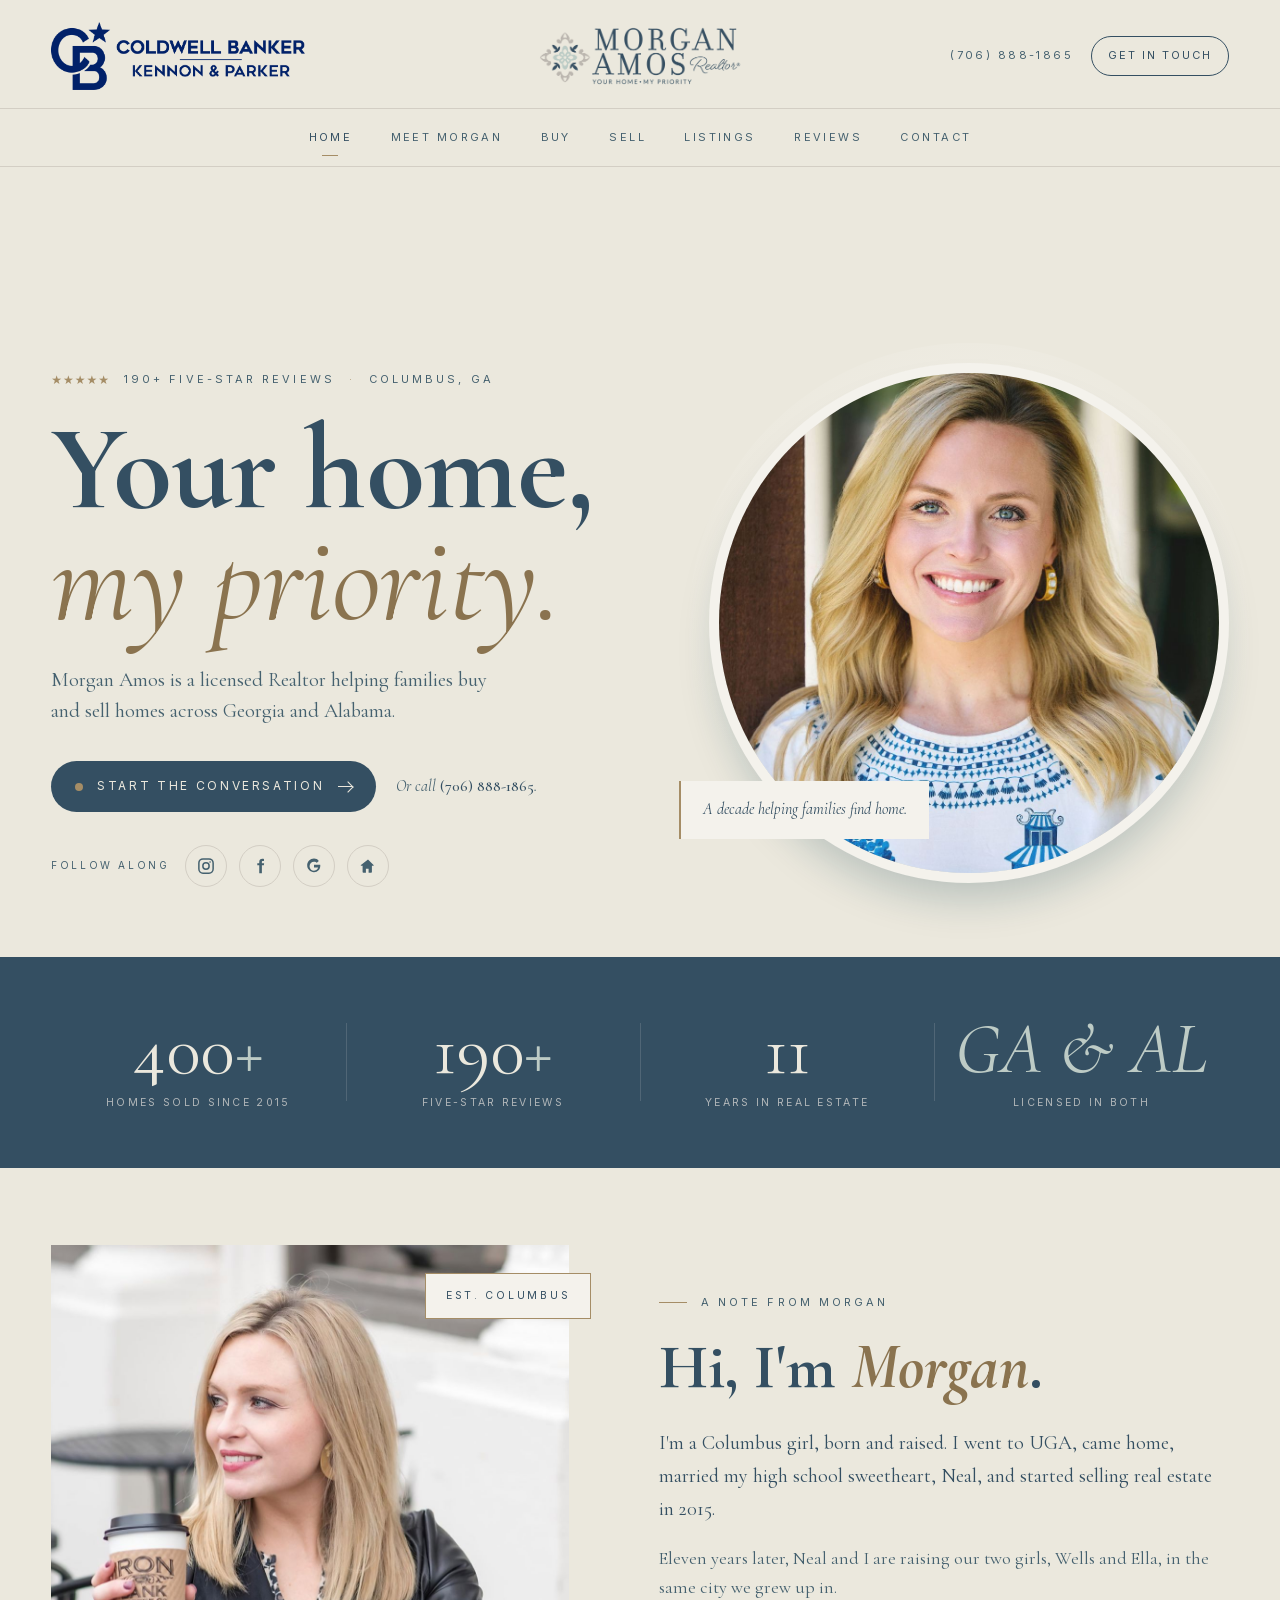
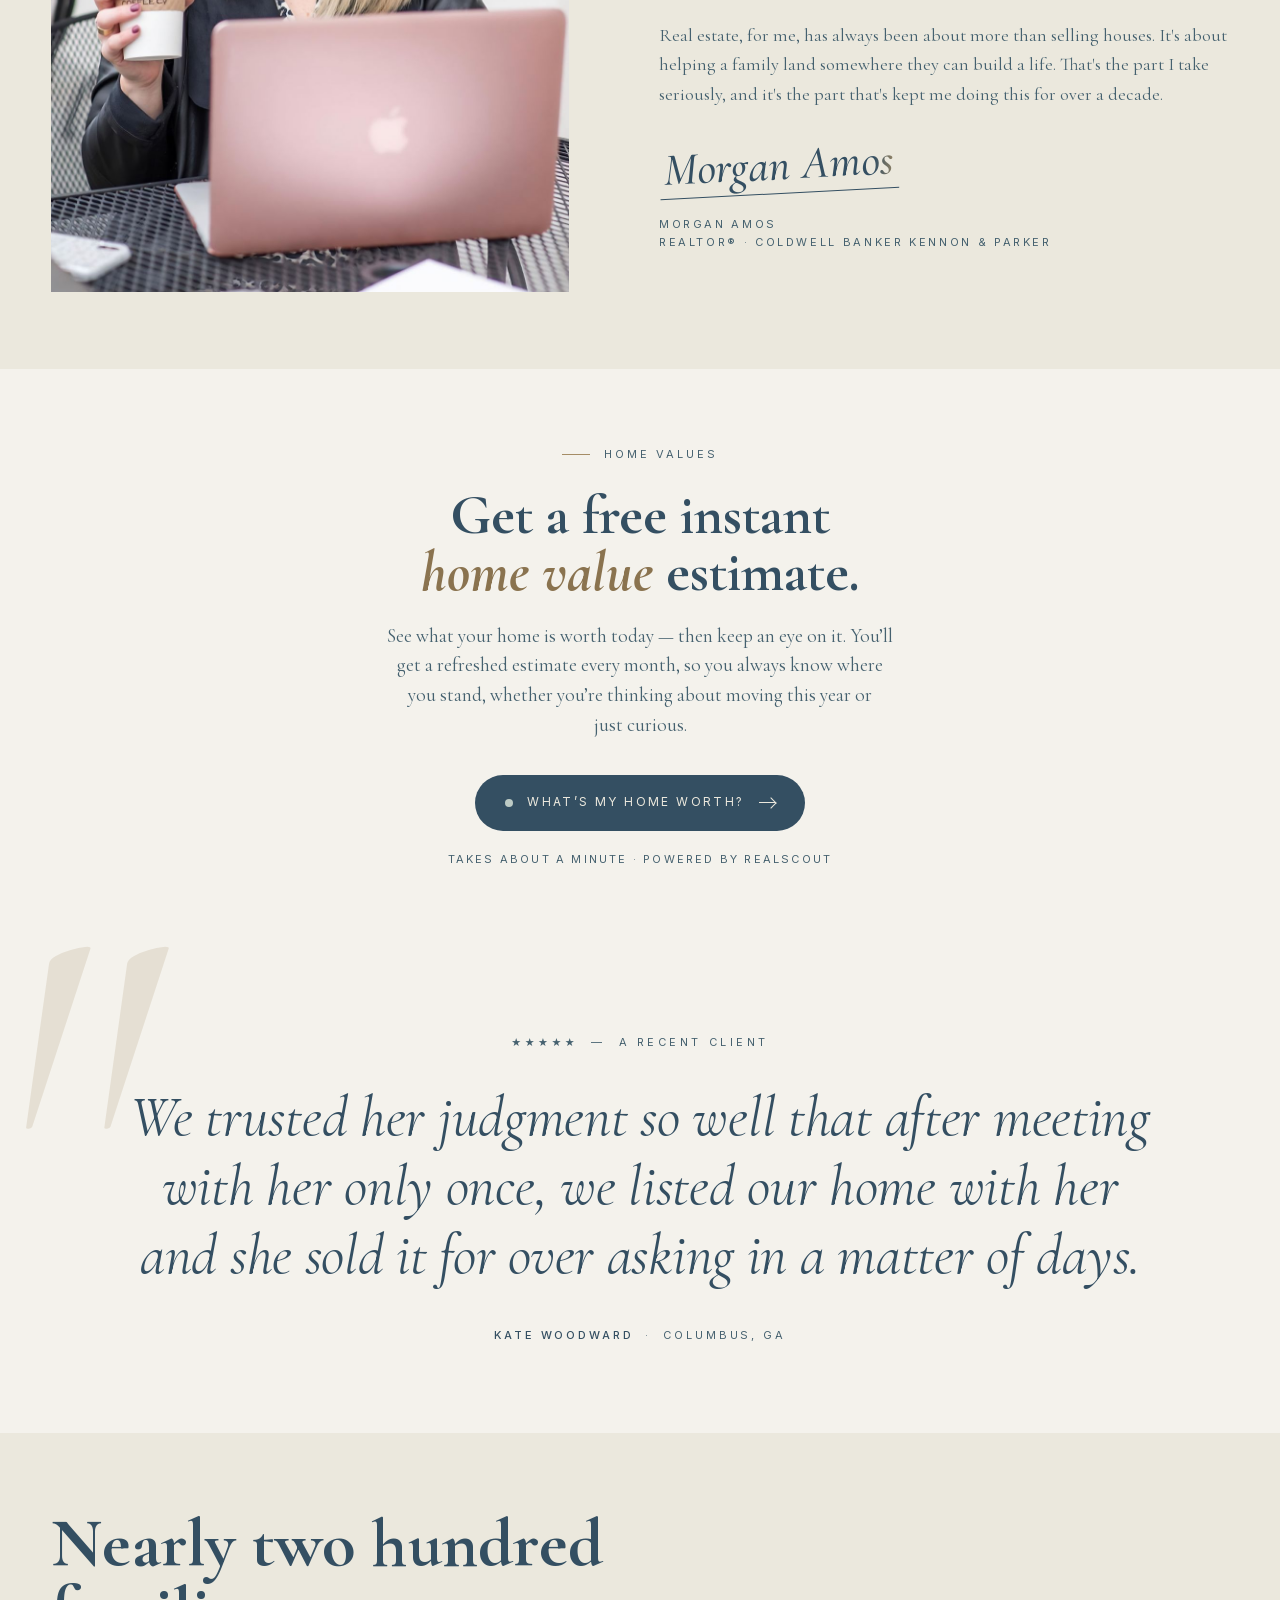
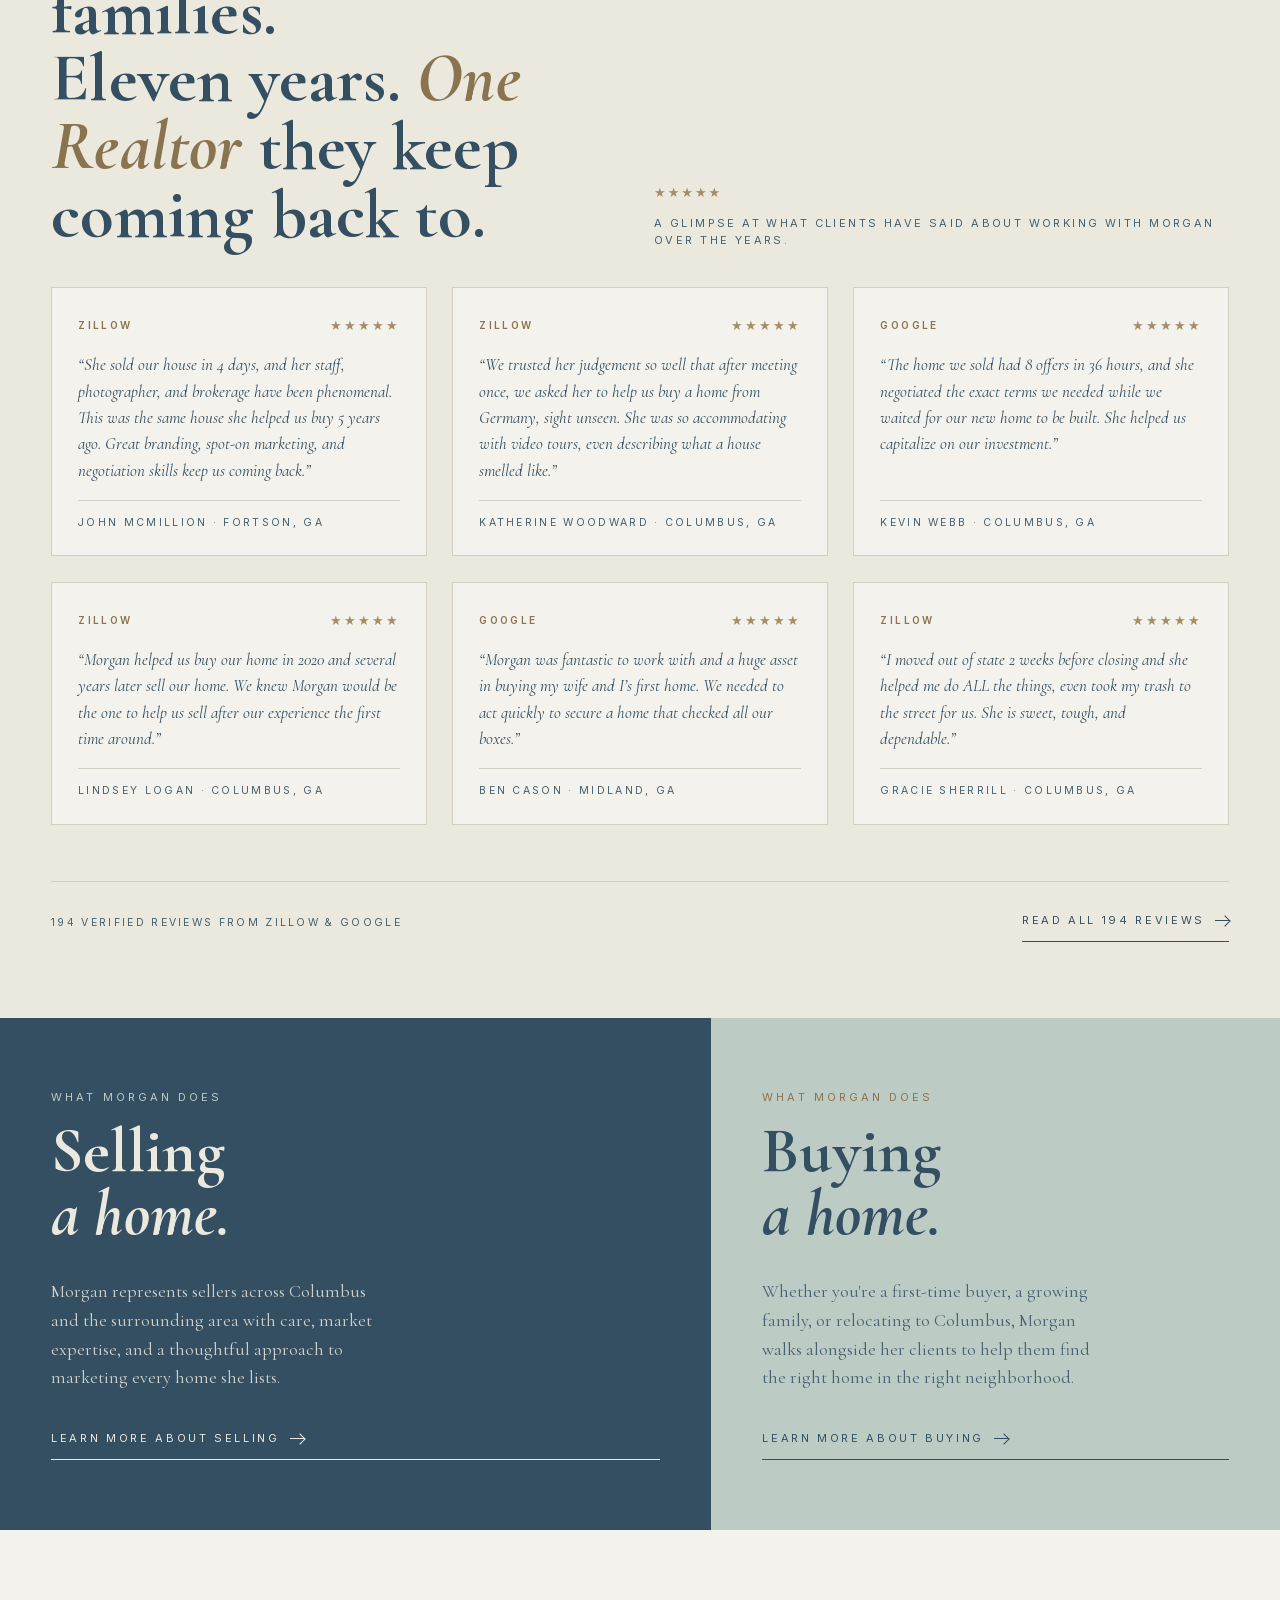
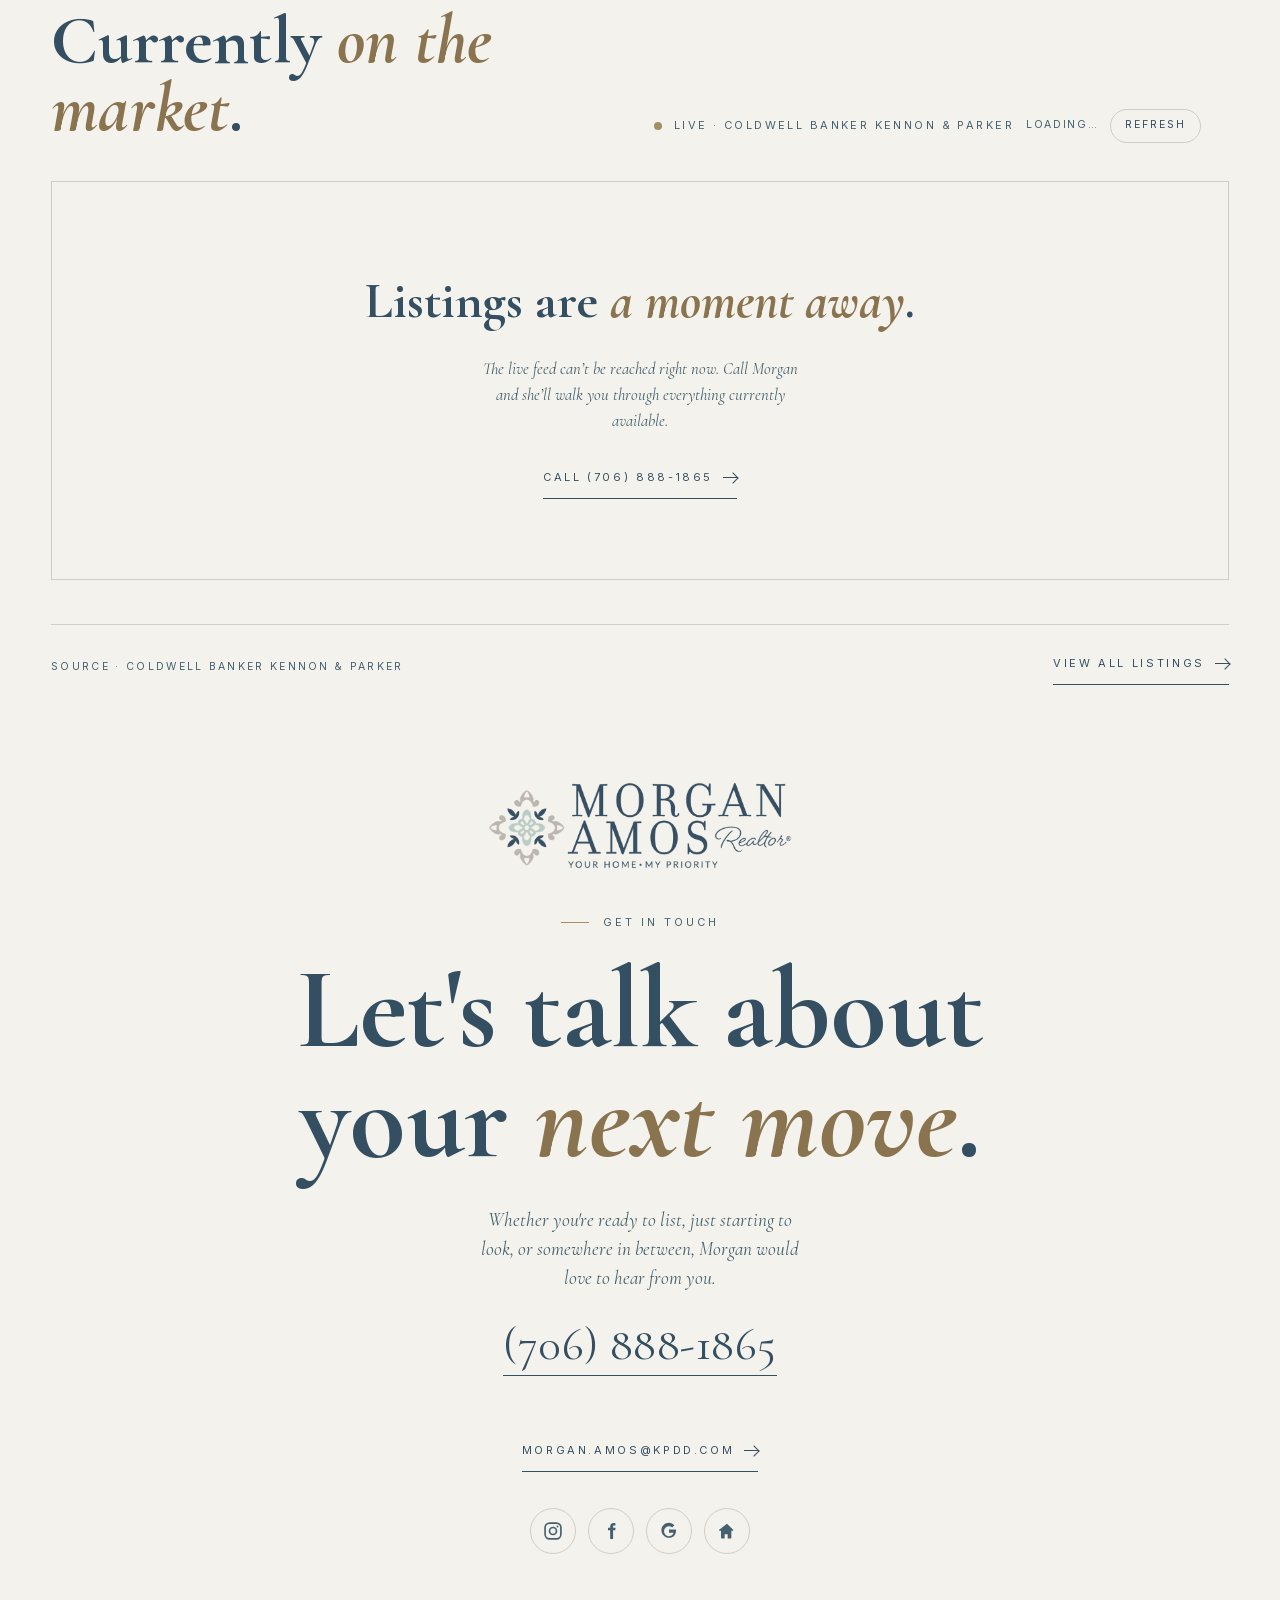
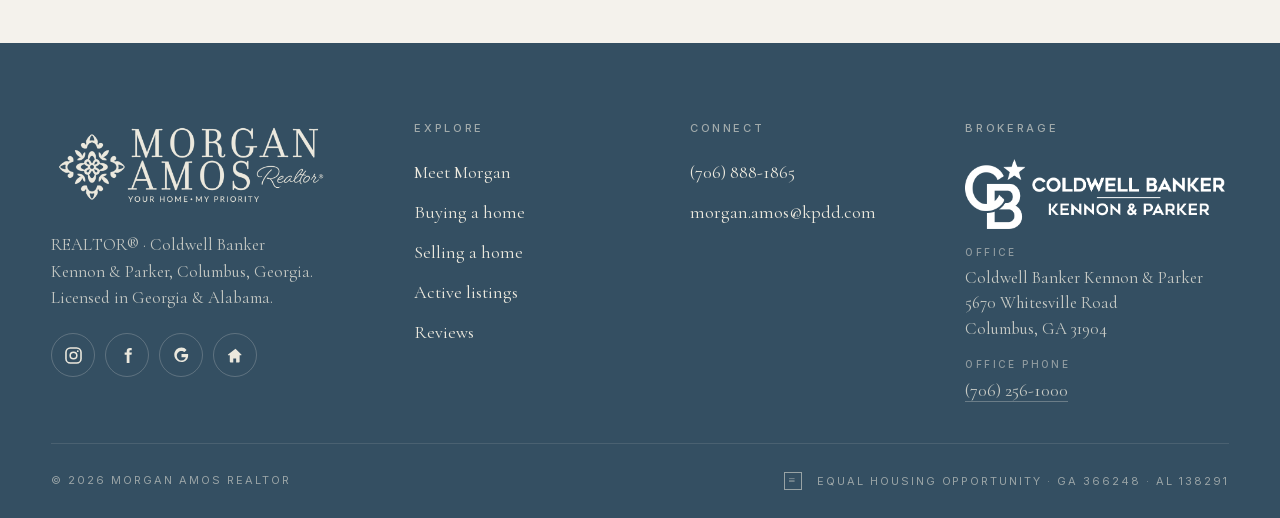
==== commit 7afade6e: "Add files via upload" ====
--- a/index.html
+++ b/index.html
@@ -4,10 +4,36 @@
 <meta charset="utf-8" />
 <meta name="viewport" content="width=device-width, initial-scale=1, viewport-fit=cover" />
 <meta name="theme-color" content="#E5E1DD" />
-<title>Morgan Amos · Realtor · Columbus, Georgia</title>
+<title>Morgan Amos · Realtor in Columbus, Georgia · Homes for Sale</title>
+<meta name="description" content="Morgan Amos is a licensed Realtor® in Columbus, Georgia, helping families buy and sell homes across Georgia and Alabama. 400+ homes sold, 190+ five-star reviews." />
+<link rel="canonical" href="https://morganamosrealtor.com/" />
+<meta name="robots" content="index, follow, max-image-preview:large" />
+<meta name="author" content="Morgan Amos" />
+<meta name="geo.region" content="US-GA" />
+<meta name="geo.placename" content="Columbus, Georgia" />
+
+<!-- Social share preview -->
+<meta property="og:type" content="website" />
+<meta property="og:site_name" content="Morgan Amos, Realtor®" />
+<meta property="og:locale" content="en_US" />
+<meta property="og:url" content="https://morganamosrealtor.com/" />
+<meta property="og:title" content="Morgan Amos, Realtor® · Your home, my priority." />
+<meta property="og:description" content="Helping families buy and sell homes across Columbus, Georgia and Alabama since 2015. 400+ homes sold and 190+ five-star reviews." />
+<meta property="og:image" content="https://morganamosrealtor.com/og-share.png" />
+<meta property="og:image:type" content="image/png" />
+<meta property="og:image:width" content="1200" />
+<meta property="og:image:height" content="630" />
+<meta property="og:image:alt" content="Morgan Amos, Realtor® — Columbus, Georgia" />
+<meta name="twitter:card" content="summary_large_image" />
+<meta name="twitter:title" content="Morgan Amos, Realtor® · Your home, my priority." />
+<meta name="twitter:description" content="Helping families buy and sell homes across Columbus, Georgia and Alabama since 2015. 400+ homes sold and 190+ five-star reviews." />
+<meta name="twitter:image" content="https://morganamosrealtor.com/og-share.png" />
+<meta name="twitter:image:alt" content="Morgan Amos, Realtor® — Columbus, Georgia" />
 <link rel="icon" type="image/png" href="favicon.png" />
 <link rel="icon" type="image/png" sizes="32x32" href="favicon-32.png" />
 <link rel="apple-touch-icon" href="apple-touch-icon.png" />
+<!-- Google Search Console — replace with the token from Settings › Ownership verification › HTML tag -->
+<meta name="google-site-verification" content="XXXXXXXXXXXXXXXXXXXXXXXXXXXXXXXXXXXXXXXXXXX" />
 <link rel="stylesheet" href="fonts.css" />
 <link rel="stylesheet" href="shared.css" />
 <style>
@@ -17,9 +43,11 @@
   .hero {
     position: relative;
     padding: clamp(32px, 6vw, 80px) var(--gutter) clamp(48px, 7vw, 100px);
+    max-width: var(--maxw);
+    margin-inline: auto;
     display: grid;
-    grid-template-columns: 1.05fr 1fr;
-    gap: clamp(28px, 6vw, 96px);
+    grid-template-columns: 1.05fr minmax(0, 520px);
+    gap: clamp(28px, 4vw, 56px);
     align-items: end;
   }
   @media (min-width: 941px) {
@@ -45,7 +73,7 @@
   .hero__eyebrow .sep { color: var(--accent); }
   .hero__headline {
     font-family: var(--display);
-    font-size: clamp(48px, 9.5vw, 156px);
+    font-size: clamp(48px, 9.5vw, 137px);
     line-height: 0.92;
     letter-spacing: -0.005em;
     margin: 0 0 28px;
@@ -129,9 +157,10 @@
     position: relative;
     z-index: 1;
     width: 100%; height: 100%;
-    object-fit: contain;
-    object-position: bottom center;
-    filter: drop-shadow(0 26px 40px rgba(8,58,79,0.22));
+    border-radius: 50%;
+    object-fit: cover;
+    object-position: 50% 22%;
+    box-shadow: 0 0 0 10px var(--cream-light), 0 26px 40px rgba(8,58,79,0.22);
   }
   .hero__caption { display: none; }
   .hero__meta {
@@ -222,6 +251,8 @@
   .story {
     display: grid;
     grid-template-columns: 1fr 1.1fr;
+    max-width: var(--maxw);
+    margin-inline: auto;
     gap: clamp(32px, 7vw, 110px);
     align-items: center;
   }
@@ -642,6 +673,8 @@
   .listings__grid {
     display: grid;
     grid-template-columns: repeat(3, 1fr);
+    max-width: var(--maxw);
+    margin-inline: auto;
     gap: clamp(22px, 3vw, 40px);
   }
   .lcard {
@@ -955,6 +988,57 @@
     background-size: cover; background-position: center; background-repeat: no-repeat;
   }
 </style>
+<link rel="stylesheet" href="mobile.css" />
+<script type="application/ld+json">
+{
+  "@context": "https://schema.org",
+  "@type": "RealEstateAgent",
+  "@id": "https://morganamosrealtor.com/#morgan-amos",
+  "name": "Morgan Amos, Realtor®",
+  "description": "Licensed Realtor® helping families buy and sell homes across Columbus, Georgia and eastern Alabama since 2015.",
+  "url": "https://morganamosrealtor.com/",
+  "image": "https://morganamosrealtor.com/uploads/morgan-logo.png",
+  "telephone": "+1-706-888-1865",
+  "email": "morgan.amos@kpdd.com",
+  "priceRange": "$$",
+  "areaServed": [
+    { "@type": "City", "name": "Columbus, Georgia" },
+    { "@type": "City", "name": "Fortson, Georgia" },
+    { "@type": "City", "name": "Midland, Georgia" },
+    { "@type": "City", "name": "Phenix City, Alabama" },
+    { "@type": "City", "name": "Fort Mitchell, Alabama" }
+  ],
+  "address": {
+    "@type": "PostalAddress",
+    "streetAddress": "5670 Whitesville Road",
+    "addressLocality": "Columbus",
+    "addressRegion": "GA",
+    "postalCode": "31904",
+    "addressCountry": "US"
+  },
+  "parentOrganization": {
+    "@type": "RealEstateAgent",
+    "name": "Coldwell Banker Kennon & Parker",
+    "telephone": "+1-706-256-1000",
+    "url": "https://kpdd.com"
+  },
+  "sameAs": [
+    "https://www.instagram.com/morganamosrealtor",
+    "https://www.facebook.com/morganamosrealtor",
+    "https://www.zillow.com/profile/morganamos",
+    "https://maps.google.com/?cid=530375951008160785"
+  ]
+}
+</script>
+
+<!-- Google Analytics 4 — swap both G-XXXXXXXXXX for the real Measurement ID -->
+<script async src="https://www.googletagmanager.com/gtag/js?id=G-XXXXXXXXXX"></script>
+<script>
+  window.dataLayer = window.dataLayer || [];
+  function gtag(){ dataLayer.push(arguments); }
+  gtag('js', new Date());
+  gtag('config', 'G-XXXXXXXXXX');
+</script>
 </head>
 <body data-accent="gold">
 
@@ -970,13 +1054,13 @@
 <header class="masthead" id="masthead">
   <div class="masthead__top">
     <div class="masthead__meta masthead__brokerage">
-      <a href="https://kpdd.com" target="_blank" rel="noopener" aria-label="Coldwell Banker Kennon, Parker, Duncan &amp; Davis"><img src="uploads/coldwell-banker-kpdd.webp" alt="Coldwell Banker Kennon, Parker, Duncan &amp; Davis" /></a>
+      <a href="https://kpdd.com" target="_blank" rel="noopener" aria-label="Coldwell Banker Kennon &amp; Parker"><img src="uploads/coldwell-banker-kennon-parker.png" alt="Coldwell Banker Kennon &amp; Parker" /></a>
     </div>
     <div class="masthead__brand">
       <a class="masthead__logo" href="index.html"><img src="uploads/morgan-logo.png" alt="Morgan Amos, Realtor&reg; — Your Home, My Priority" /></a>
     </div>
     <div class="masthead__right">
-      <a class="masthead__phone" href="tel:7068881865">(706) 888-1865</a>
+      <a class="masthead__phone" href="tel:+17068881865">(706) 888-1865</a>
       <a class="masthead__cta" href="#contact">Get in touch</a>
       <button class="masthead__menu" id="navToggle" aria-label="Open menu" aria-expanded="false">
         <span></span><span></span><span></span>
@@ -989,7 +1073,7 @@
     <a href="buy.html">Buy</a>
     <a href="sell.html">Sell</a>
     <a href="listings.html">Listings</a>
-    <a href="#reviews">Reviews</a>
+    <a href="reviews.html">Reviews</a>
     <a href="#contact">Contact</a>
   </nav>
 </header>
@@ -1000,7 +1084,7 @@
     <div>
       <p class="hero__eyebrow">
         <span class="star">★★★★★</span>
-        <span>200+ Five-Star Reviews</span>
+        <span>190+ Five-Star Reviews</span>
         <span class="sep">·</span>
         <span>Columbus, GA</span>
       </p>
@@ -1022,7 +1106,7 @@
         <span class="lab">Follow along</span>
         <a href="https://www.instagram.com/morganamosrealtor" target="_blank" rel="noopener" aria-label="Instagram"><svg viewBox="0 0 24 24" fill="none" stroke="currentColor" stroke-width="2" stroke-linecap="round" stroke-linejoin="round" aria-hidden="true"><rect x="2.5" y="2.5" width="19" height="19" rx="5.5"/><circle cx="12" cy="12" r="4.2"/><circle cx="17.4" cy="6.6" r="1.1" fill="currentColor" stroke="none"/></svg></a>
         <a href="https://www.facebook.com/morganamosrealtor" target="_blank" rel="noopener" aria-label="Facebook"><svg viewBox="0 0 24 24" fill="currentColor" aria-hidden="true"><path d="M14.5 8.2V6.6c0-.8.2-1.2 1.3-1.2h1.5V2.6C16.9 2.5 16 2.4 15 2.4c-2.4 0-4 1.5-4 4.1v1.7H8.4V11H11v10.6h3.5V11h2.6l.4-2.8z"/></svg></a>
-        <a href="https://share.google/FKAKElppMwVY8f7nb" target="_blank" rel="noopener" aria-label="Google"><svg viewBox="0 0 24 24" fill="currentColor" aria-hidden="true"><path d="M12 10.2v3.9h5.4c-.24 1.4-1.7 4.1-5.4 4.1-3.25 0-5.9-2.7-5.9-6s2.65-6 5.9-6c1.85 0 3.1.79 3.8 1.47l2.6-2.5C16.7 2.99 14.6 2 12 2 6.95 2 2.9 6.05 2.9 11.1S6.95 20.2 12 20.2c5.05 0 8.4-3.55 8.4-8.55 0-.57-.06-1-.14-1.45H12z"/></svg></a>
+        <a href="https://maps.google.com/?cid=530375951008160785" target="_blank" rel="noopener" aria-label="Google"><svg viewBox="0 0 24 24" fill="currentColor" aria-hidden="true"><path d="M12 10.2v3.9h5.4c-.24 1.4-1.7 4.1-5.4 4.1-3.25 0-5.9-2.7-5.9-6s2.65-6 5.9-6c1.85 0 3.1.79 3.8 1.47l2.6-2.5C16.7 2.99 14.6 2 12 2 6.95 2 2.9 6.05 2.9 11.1S6.95 20.2 12 20.2c5.05 0 8.4-3.55 8.4-8.55 0-.57-.06-1-.14-1.45H12z"/></svg></a>
         <a href="https://www.zillow.com/profile/morganamos" target="_blank" rel="noopener" aria-label="Zillow"><svg viewBox="0 0 24 24" fill="currentColor" aria-hidden="true"><path d="M12 3.4 2.6 10.6c-.45.35-.2 1.05.35 1.05H4.8v8.3c0 .55.45 1 1 1h3.4v-5.2h3.6v5.2h3.4c.55 0 1-.45 1-1v-8.3h1.85c.55 0 .8-.7.35-1.05L12 3.4z"/></svg></a>
       </div>
     </div>
@@ -1030,7 +1114,7 @@
 
   <div class="hero__right">
     <div class="hero__medallion">
-      <img src="uploads/morgan-cutout.png" alt="Morgan Amos, Realtor in Columbus, Georgia" />
+      <img src="uploads/home-01-hero-portrait.jpg" alt="Morgan Amos, Realtor in Columbus, Georgia" />
     </div>
     <div class="hero__meta">
       <div class="quote">A decade helping families find home.</div>
@@ -1045,7 +1129,7 @@
     <div class="stat__label">Homes sold since 2015</div>
   </div>
   <div class="stat">
-    <div class="stat__num">200<em>+</em></div>
+    <div class="stat__num">190<em>+</em></div>
     <div class="stat__label">Five-star reviews</div>
   </div>
   <div class="stat">
@@ -1061,7 +1145,7 @@
 <!-- ============== STORY ============== -->
 <section class="section story" data-screen-label="01 Home · Story">
   <div class="story__media">
-    <div class="ph is-photo">
+    <div class="ph is-photo ph--face">
       <img src="uploads/home-02-morgan-at-home.jpg" alt="Morgan working over coffee" />
     </div>
     <div class="badge">Est. Columbus</div>
@@ -1083,9 +1167,29 @@
       <div class="signature">Morgan Amos</div>
       <div class="who">
         Morgan Amos<br/>
-        REALTOR® · Coldwell Banker KPDD
+        REALTOR® · Coldwell Banker Kennon &amp; Parker
       </div>
     </div>
+  </div>
+</section>
+
+<!-- ============== HOME VALUE (REALSCOUT) ============== -->
+<!-- RealScout's embeddable widget is a Pro+ feature and ships as a
+     <script> + <realscout-home-value> pair from Morgan's dashboard. The
+     link she supplied is a hosted Home Value Alert page, not embed code,
+     so this links out. Drop the widget element in place of the .hva__cta
+     anchor when the snippet is available. -->
+<section class="section hva" id="home-value" data-screen-label="01 Home · Home Value">
+  <div class="hva__inner">
+    <div class="kicker" style="justify-content:center;">Home values</div>
+    <h2 class="hva__title">Get a free instant <em>home value</em> estimate.</h2>
+    <p class="hva__lead">See what your home is worth today &mdash; then keep an eye on it. You&rsquo;ll get a refreshed estimate every month, so you always know where you stand, whether you&rsquo;re thinking about moving this year or just curious.</p>
+    <a class="hva__cta" href="https://morganamos.realscout.com/homesearch/home-reports?hva_public=true" target="_blank" rel="noopener">
+      <span class="dot"></span>
+      <span>What&rsquo;s my home worth?</span>
+      <span class="arr"></span>
+    </a>
+    <p class="hva__note">Takes about a minute &middot; Powered by RealScout</p>
   </div>
 </section>
 
@@ -1108,7 +1212,7 @@
 <!-- ============== REVIEWS WALL ============== -->
 <section class="section" data-screen-label="01 Home · Reviews" id="reviews">
   <div class="reviews__head">
-    <h2 class="section-title" style="margin:0">Two hundred families.<br/>Eleven years. <em style="font-family:var(--serif);font-style:italic;color:var(--accent-deep);">One Realtor</em> they keep coming back to.</h2>
+    <h2 class="section-title" style="margin:0">Nearly two hundred families.<br/>Eleven years. <em style="font-family:var(--serif);font-style:italic;color:var(--accent-deep);">One Realtor</em> they keep coming back to.</h2>
     <div class="src">
       <span class="star">★★★★★</span>
       <span>A glimpse at what clients have said about working with Morgan over the years.</span>
@@ -1121,7 +1225,31 @@
         <span class="review__source"><b>Zillow</b></span>
         <span class="review__stars">★★★★★</span>
       </div>
-      <p class="review__body">"Morgan helped us buy our home in 2020 and several years later sell our home. We knew Morgan would be the one to help us sell after our experience the first time around."</p>
+      <p class="review__body">“She sold our house in 4 days, and her staff, photographer, and brokerage have been phenomenal. This was the same house she helped us buy 5 years ago. Great branding, spot-on marketing, and negotiation skills keep us coming back.”</p>
+      <div class="review__by">John McMillion · Fortson, GA</div>
+    </article>
+    <article class="review">
+      <div class="review__top">
+        <span class="review__source"><b>Zillow</b></span>
+        <span class="review__stars">★★★★★</span>
+      </div>
+      <p class="review__body">“We trusted her judgement so well that after meeting once, we asked her to help us buy a home from Germany, sight unseen. She was so accommodating with video tours, even describing what a house smelled like.”</p>
+      <div class="review__by">Katherine Woodward · Columbus, GA</div>
+    </article>
+    <article class="review">
+      <div class="review__top">
+        <span class="review__source"><b>Google</b></span>
+        <span class="review__stars">★★★★★</span>
+      </div>
+      <p class="review__body">“The home we sold had 8 offers in 36 hours, and she negotiated the exact terms we needed while we waited for our new home to be built. She helped us capitalize on our investment.”</p>
+      <div class="review__by">Kevin Webb · Columbus, GA</div>
+    </article>
+    <article class="review">
+      <div class="review__top">
+        <span class="review__source"><b>Zillow</b></span>
+        <span class="review__stars">★★★★★</span>
+      </div>
+      <p class="review__body">“Morgan helped us buy our home in 2020 and several years later sell our home. We knew Morgan would be the one to help us sell after our experience the first time around.”</p>
       <div class="review__by">Lindsey Logan · Columbus, GA</div>
     </article>
     <article class="review">
@@ -1129,22 +1257,22 @@
         <span class="review__source"><b>Google</b></span>
         <span class="review__stars">★★★★★</span>
       </div>
-      <p class="review__body">"Morgan was fantastic to work with and a huge asset in buying my wife and I's first home. We needed to act quickly to secure a home that checked all our boxes."</p>
+      <p class="review__body">“Morgan was fantastic to work with and a huge asset in buying my wife and I’s first home. We needed to act quickly to secure a home that checked all our boxes.”</p>
       <div class="review__by">Ben Cason · Midland, GA</div>
     </article>
     <article class="review">
       <div class="review__top">
-        <span class="review__source"><b>Realtor.com</b></span>
+        <span class="review__source"><b>Zillow</b></span>
         <span class="review__stars">★★★★★</span>
       </div>
-      <p class="review__body">"Morgan is the best real estate agent we have ever had. If you are in the market, look no further, they don't come any better than Morgan."</p>
-      <div class="review__by">Danielle B. · Brookstone, Columbus, GA</div>
+      <p class="review__body">“I moved out of state 2 weeks before closing and she helped me do ALL the things, even took my trash to the street for us. She is sweet, tough, and dependable.”</p>
+      <div class="review__by">Gracie Sherrill · Columbus, GA</div>
     </article>
   </div>
 
   <div class="reviews__foot">
-    <span class="src">Real reviews from Zillow · Google · Realtor.com</span>
-    <a class="linklike" href="https://www.zillow.com/profile/morganamos" target="_blank" rel="noopener">Read all reviews <span class="arr"></span></a>
+    <span class="src">194 verified reviews from Zillow &amp; Google</span>
+    <a class="linklike" href="reviews.html">Read all 194 reviews <span class="arr"></span></a>
   </div>
 </section>
 
@@ -1179,7 +1307,7 @@
     <h2 class="section-title" style="margin:0">Currently <em style="font-family:var(--serif);font-style:italic;color:var(--accent-deep);">on the market</em>.</h2>
     <div class="ml">
       <span class="pulse"></span>
-      <span>Live · Coldwell Banker KPDD</span>
+      <span>Live · Coldwell Banker Kennon &amp; Parker</span>
       <span class="feed-status" id="feed-status"></span>
       <button class="feed-refresh" id="feed-refresh" type="button">Refresh</button>
     </div>
@@ -1188,7 +1316,7 @@
   <div id="listings-mount"></div>
 
   <div class="listings__foot">
-    <span class="src">Source · kpdd.com</span>
+    <span class="src">Source · Coldwell Banker Kennon &amp; Parker</span>
     <a class="linklike" href="listings.html">View all listings <span class="arr"></span></a>
   </div>
 </section>
@@ -1201,14 +1329,14 @@
   <p class="finale__promise">
     Whether you're ready to list, just starting to look, or somewhere in between, Morgan would love to hear from you.
   </p>
-  <a class="finale__phone" href="tel:7068881865">(706) 888-1865</a>
+  <a class="finale__phone" href="tel:+17068881865">(706) 888-1865</a>
   <div class="finale__or">
     <a class="linklike" href="mailto:morgan.amos@kpdd.com">morgan.amos@kpdd.com <span class="arr"></span></a>
   </div>
   <div class="finale__social">
     <a href="https://www.instagram.com/morganamosrealtor" target="_blank" rel="noopener" aria-label="Instagram"><svg viewBox="0 0 24 24" fill="none" stroke="currentColor" stroke-width="2" stroke-linecap="round" stroke-linejoin="round" aria-hidden="true"><rect x="2.5" y="2.5" width="19" height="19" rx="5.5"/><circle cx="12" cy="12" r="4.2"/><circle cx="17.4" cy="6.6" r="1.1" fill="currentColor" stroke="none"/></svg></a>
     <a href="https://www.facebook.com/morganamosrealtor" target="_blank" rel="noopener" aria-label="Facebook"><svg viewBox="0 0 24 24" fill="currentColor" aria-hidden="true"><path d="M14.5 8.2V6.6c0-.8.2-1.2 1.3-1.2h1.5V2.6C16.9 2.5 16 2.4 15 2.4c-2.4 0-4 1.5-4 4.1v1.7H8.4V11H11v10.6h3.5V11h2.6l.4-2.8z"/></svg></a>
-    <a href="https://share.google/FKAKElppMwVY8f7nb" target="_blank" rel="noopener" aria-label="Google"><svg viewBox="0 0 24 24" fill="currentColor" aria-hidden="true"><path d="M12 10.2v3.9h5.4c-.24 1.4-1.7 4.1-5.4 4.1-3.25 0-5.9-2.7-5.9-6s2.65-6 5.9-6c1.85 0 3.1.79 3.8 1.47l2.6-2.5C16.7 2.99 14.6 2 12 2 6.95 2 2.9 6.05 2.9 11.1S6.95 20.2 12 20.2c5.05 0 8.4-3.55 8.4-8.55 0-.57-.06-1-.14-1.45H12z"/></svg></a>
+    <a href="https://maps.google.com/?cid=530375951008160785" target="_blank" rel="noopener" aria-label="Google"><svg viewBox="0 0 24 24" fill="currentColor" aria-hidden="true"><path d="M12 10.2v3.9h5.4c-.24 1.4-1.7 4.1-5.4 4.1-3.25 0-5.9-2.7-5.9-6s2.65-6 5.9-6c1.85 0 3.1.79 3.8 1.47l2.6-2.5C16.7 2.99 14.6 2 12 2 6.95 2 2.9 6.05 2.9 11.1S6.95 20.2 12 20.2c5.05 0 8.4-3.55 8.4-8.55 0-.57-.06-1-.14-1.45H12z"/></svg></a>
     <a href="https://www.zillow.com/profile/morganamos" target="_blank" rel="noopener" aria-label="Zillow"><svg viewBox="0 0 24 24" fill="currentColor" aria-hidden="true"><path d="M12 3.4 2.6 10.6c-.45.35-.2 1.05.35 1.05H4.8v8.3c0 .55.45 1 1 1h3.4v-5.2h3.6v5.2h3.4c.55 0 1-.45 1-1v-8.3h1.85c.55 0 .8-.7.35-1.05L12 3.4z"/></svg></a>
   </div>
 </section>
@@ -1218,11 +1346,11 @@
   <div class="cols">
     <div class="brand">
       <div class="logo-slot footer-logo has-art"><img src="uploads/morgan-logo-cream.png" alt="Morgan Amos, Realtor&reg;" /></div>
-      <p>REALTOR&reg; &middot; Coldwell Banker KPDD, Columbus, Georgia. Licensed in Georgia &amp; Alabama.</p>
+      <p>REALTOR&reg; &middot; Coldwell Banker Kennon &amp; Parker, Columbus, Georgia. Licensed in Georgia &amp; Alabama.</p>
       <div class="socials">
         <a href="https://www.instagram.com/morganamosrealtor" target="_blank" rel="noopener" aria-label="Instagram"><svg viewBox="0 0 24 24" fill="none" stroke="currentColor" stroke-width="2" stroke-linecap="round" stroke-linejoin="round" aria-hidden="true"><rect x="2.5" y="2.5" width="19" height="19" rx="5.5"/><circle cx="12" cy="12" r="4.2"/><circle cx="17.4" cy="6.6" r="1.1" fill="currentColor" stroke="none"/></svg></a>
         <a href="https://www.facebook.com/morganamosrealtor" target="_blank" rel="noopener" aria-label="Facebook"><svg viewBox="0 0 24 24" fill="currentColor" aria-hidden="true"><path d="M14.5 8.2V6.6c0-.8.2-1.2 1.3-1.2h1.5V2.6C16.9 2.5 16 2.4 15 2.4c-2.4 0-4 1.5-4 4.1v1.7H8.4V11H11v10.6h3.5V11h2.6l.4-2.8z"/></svg></a>
-        <a href="https://share.google/FKAKElppMwVY8f7nb" target="_blank" rel="noopener" aria-label="Google"><svg viewBox="0 0 24 24" fill="currentColor" aria-hidden="true"><path d="M12 10.2v3.9h5.4c-.24 1.4-1.7 4.1-5.4 4.1-3.25 0-5.9-2.7-5.9-6s2.65-6 5.9-6c1.85 0 3.1.79 3.8 1.47l2.6-2.5C16.7 2.99 14.6 2 12 2 6.95 2 2.9 6.05 2.9 11.1S6.95 20.2 12 20.2c5.05 0 8.4-3.55 8.4-8.55 0-.57-.06-1-.14-1.45H12z"/></svg></a>
+        <a href="https://maps.google.com/?cid=530375951008160785" target="_blank" rel="noopener" aria-label="Google"><svg viewBox="0 0 24 24" fill="currentColor" aria-hidden="true"><path d="M12 10.2v3.9h5.4c-.24 1.4-1.7 4.1-5.4 4.1-3.25 0-5.9-2.7-5.9-6s2.65-6 5.9-6c1.85 0 3.1.79 3.8 1.47l2.6-2.5C16.7 2.99 14.6 2 12 2 6.95 2 2.9 6.05 2.9 11.1S6.95 20.2 12 20.2c5.05 0 8.4-3.55 8.4-8.55 0-.57-.06-1-.14-1.45H12z"/></svg></a>
         <a href="https://www.zillow.com/profile/morganamos" target="_blank" rel="noopener" aria-label="Zillow"><svg viewBox="0 0 24 24" fill="currentColor" aria-hidden="true"><path d="M12 3.4 2.6 10.6c-.45.35-.2 1.05.35 1.05H4.8v8.3c0 .55.45 1 1 1h3.4v-5.2h3.6v5.2h3.4c.55 0 1-.45 1-1v-8.3h1.85c.55 0 .8-.7.35-1.05L12 3.4z"/></svg></a>
       </div>
     </div>
@@ -1233,22 +1361,22 @@
         <li><a href="buy.html">Buying a home</a></li>
         <li><a href="sell.html">Selling a home</a></li>
         <li><a href="listings.html">Active listings</a></li>
-        <li><a href="#reviews">Testimonials</a></li>
+        <li><a href="reviews.html">Reviews</a></li>
       </ul>
     </div>
     <div>
       <h5>Connect</h5>
       <ul>
-        <li><a href="tel:7068881865">(706) 888-1865</a></li>
+        <li><a href="tel:+17068881865">(706) 888-1865</a></li>
         <li><a href="mailto:morgan.amos@kpdd.com">morgan.amos@kpdd.com</a></li>
       </ul>
     </div>
     <div>
       <h5>Brokerage</h5>
       <div class="brokerage">
-        <div class="logo-slot cb-logo has-art"><img src="uploads/coldwell-banker-kpdd-white.png" alt="Coldwell Banker Kennon, Parker, Duncan & Davis" /></div>
-        <div class="office"><b>Office</b>Coldwell Banker KPDD<br/>5670 Whitesville Road<br/>Columbus, GA 31904</div>
-        <div class="office"><b>Office phone</b><a href="tel:7062561000">(706) 256-1000</a></div>
+        <div class="logo-slot cb-logo has-art"><img src="uploads/coldwell-banker-kennon-parker-white.png" alt="Coldwell Banker Kennon &amp; Parker" /></div>
+        <div class="office"><b>Office</b>Coldwell Banker Kennon &amp; Parker<br/>5670 Whitesville Road<br/>Columbus, GA 31904</div>
+        <div class="office"><b>Office phone</b><a href="tel:+17062561000">(706) 256-1000</a></div>
       </div>
     </div>
   </div>
@@ -1260,15 +1388,15 @@
 
 <!-- ============== MOBILE STICKY CALL BAR ============== -->
 <div class="callbar" aria-hidden="false">
-  <a href="tel:7068881865" class="primary">
+  <a href="tel:+17068881865" class="primary">
     <span class="ic">☎</span><span>Call Morgan</span>
   </a>
-  <a href="sms:7068881865" class="ghost">
+  <a href="sms:+17068881865" class="ghost">
     <span class="ic">✉</span><span>Text</span>
   </a>
 </div>
 
-<!-- ============== LIVE LISTINGS (KPDD FEED) ============== -->
+<!-- ============== LIVE LISTINGS (COLDWELL BANKER KENNON & PARKER FEED) ============== -->
 <script src="feeds.js"></script>
 <script>
 (function () {
@@ -1307,7 +1435,7 @@
         (l.desc ? '<p class="lfeature__desc">' + l.desc + '</p>' : "") +
         '<div class="lfeature__cta">' +
           '<a class="linklike" href="' + l.href + '" target="_blank" rel="noopener">View full listing <span class="arr"></span></a>' +
-          '<a class="linklike" href="tel:7068881865">Book a showing <span class="arr"></span></a>' +
+          '<a class="linklike" href="tel:+17068881865">Book a showing <span class="arr"></span></a>' +
         '</div>' +
       '</div>' +
     '</div>';
@@ -1335,14 +1463,14 @@
     onError: function () {
       panel('<h3>Listings are <em>a moment away</em>.</h3>' +
         '<p>The live feed can&rsquo;t be reached right now. Call Morgan and she&rsquo;ll walk you through everything currently available.</p>' +
-        '<a class="linklike" href="tel:7068881865">Call (706) 888-1865 <span class="arr"></span></a>');
+        '<a class="linklike" href="tel:+17068881865">Call (706) 888-1865 <span class="arr"></span></a>');
     },
     render: function (all) {
       var live = all.filter(function (l) { return l.status === "active" || l.status === "pending"; }).slice(0, 6);
       if (!live.length) {
         panel('<h3>New listings, <em>coming soon</em>.</h3>' +
           '<p>Nothing on the market this moment. Morgan typically takes new listings live each month &mdash; give her a call and you\'ll be the first to know.</p>' +
-          '<a class="linklike" href="tel:7068881865">Call (706) 888-1865 <span class="arr"></span></a>');
+          '<a class="linklike" href="tel:+17068881865">Call (706) 888-1865 <span class="arr"></span></a>');
         return;
       }
       mount.innerHTML = live.length === 1
@@ -1353,38 +1481,6 @@
 
   if (refreshBtn) refreshBtn.addEventListener("click", function () { api.refresh(); });
 
-  /* Reviews feed. Replaces the testimonial cards only when the feed
-     answers with reviews — otherwise the written ones stay put. */
-  var reviewsGrid = document.getElementById("reviews-grid");
-  if (reviewsGrid && window.MorganFeeds.fetchReviews) {
-    // Feed reviews run 300–1000+ characters; these cards are built for
-    // a short quote, so trim to a word boundary and let the full text
-    // live on the review site.
-    var trim = function (text, max) {
-      if (text.length <= max) return text;
-      var cut = text.slice(0, max);
-      var stop = Math.max(cut.lastIndexOf(". "), cut.lastIndexOf("! "));
-      if (stop > max * 0.55) return cut.slice(0, stop + 1);
-      return cut.slice(0, cut.lastIndexOf(" ")).replace(/[,;:\-\u2014]$/, "") + "\u2026";
-    };
-    window.MorganFeeds.fetchReviews().then(function (list) {
-      if (!list.length) return;
-      reviewsGrid.innerHTML = list.slice(0, 6).map(function (r) {
-        var body = trim(r.body, 280);
-        var quoted = /^["\u201c]/.test(body) ? body : '\u201c' + body + '\u201d';
-        return '<article class="review">' +
-          '<div class="review__top">' +
-            '<span class="review__source"><b>Verified review</b></span>' +
-            '<span class="review__stars">' + "\u2605".repeat(r.stars) + '</span>' +
-          '</div>' +
-          '<p class="review__body">' + quoted + '</p>' +
-          '<div class="review__by">' + r.who + (r.at ? ' \u00b7 ' + window.MorganFeeds.dateLabel(r.at) : "") + '</div>' +
-        '</article>';
-      }).join("");
-    }).catch(function (e) {
-      console.info("[feed:reviews] keeping the written testimonials \u2014 " + e.message);
-    });
-  }
 })();
 </script>
 
--- a/shared.css
+++ b/shared.css
@@ -854,3 +854,96 @@
   background-position: center;
   background-repeat: no-repeat;
 }
+
+
+/* ---------- Photo framing: ratio locks and focal points ---------- */
+/* A photo always covers its box and can never distort, whatever the box does. */
+.ph.is-photo > img { width: 100%; height: 100%; object-fit: cover; }
+/* Feed listings paint as a background layer, so they need the same treatment. */
+.ph__shot { background-size: cover; background-position: 50% 45%; }
+
+/* Focal points — bias the crop so the subject survives it. Opt in per photo:
+   faces/face keep heads in frame when a box goes landscape, top keeps
+   rooflines, bottom keeps foreground detail. */
+.ph.is-photo.ph--face   > img { object-position: 50% 20%; }
+.ph.is-photo.ph--faces  > img { object-position: 50% 26%; }
+.ph.is-photo.ph--top    > img { object-position: 50% 14%; }
+.ph.is-photo.ph--bottom > img { object-position: 50% 78%; }
+.ph.is-photo.ph--top-safe > img { object-position: 50% 8%; }
+
+
+/* ---------- Home value tool (RealScout) ----------
+   Styled with the existing section vocabulary: .kicker label, display
+   heading with an italic accent, and the same navy pill as .hero__cta.
+   If Morgan's RealScout plan exposes the widget snippet, the <a> inside
+   .hva__inner can be swapped for the <realscout-home-value> element and
+   nothing else needs to change. */
+.hva { background: var(--cream-light); }
+.hva__inner {
+  max-width: 780px;
+  margin: 0 auto;
+  text-align: center;
+  display: flex;
+  flex-direction: column;
+  align-items: center;
+}
+.hva__title {
+  font-family: var(--display);
+  font-size: clamp(32px, 4.4vw, 62px);
+  line-height: 1.02;
+  margin: 0 0 20px;
+  text-wrap: balance;
+}
+.hva__title em { font-family: var(--serif); font-style: italic; color: var(--accent-deep); }
+.hva__lead {
+  font-family: var(--serif);
+  font-size: clamp(17px, 1.5vw, 21px);
+  line-height: 1.55;
+  color: var(--ink-soft);
+  margin: 0 0 34px;
+  max-width: 52ch;
+  text-wrap: pretty;
+}
+.hva__cta {
+  display: inline-flex;
+  align-items: center;
+  gap: 14px;
+  background: var(--ink);
+  color: var(--cream);
+  font-family: var(--sans);
+  font-size: 12px;
+  letter-spacing: 0.2em;
+  text-transform: uppercase;
+  padding: 0 30px;
+  min-height: 56px;
+  border-radius: 999px;
+  transition: background .25s var(--ease), gap .25s var(--ease);
+}
+.hva__cta:hover { background: var(--accent-deep); gap: 20px; }
+.hva__cta .dot { width: 8px; height: 8px; border-radius: 999px; background: var(--sage); flex: none; }
+.hva__cta .arr { width: 16px; height: 1px; background: currentColor; flex: none; }
+.hva__note {
+  font-family: var(--sans);
+  font-size: 11px;
+  letter-spacing: 0.2em;
+  text-transform: uppercase;
+  color: var(--ink-soft);
+  margin: 20px 0 0;
+}
+
+/* Compact variant, for sitting inside an existing contact section. */
+.hva--inline {
+  background: none;
+  padding: clamp(36px, 4vw, 52px) 0 0;
+  margin: clamp(36px, 4vw, 52px) auto 0;
+  max-width: 620px;
+  border-top: 1px solid var(--hairline);
+}
+.hva--inline .hva__inner { max-width: 560px; }
+.hva--inline .hva__title { font-size: clamp(26px, 2.8vw, 40px); margin-bottom: 14px; }
+.hva--inline .hva__lead { font-size: clamp(16px, 1.2vw, 18px); margin-bottom: 26px; }
+.hva--inline .hva__cta { min-height: 50px; font-size: 11px; padding: 0 26px; }
+
+@media (max-width: 600px) {
+  .hva__cta { width: 100%; justify-content: center; text-align: center; }
+}
--- a/mobile.css
+++ b/mobile.css
@@ -0,0 +1,568 @@
+/* =========================================================
+   Morgan Amos Realtor — RESPONSIVE OVERRIDES
+   Load AFTER shared.css and after each page's inline <style>.
+
+   Two independent blocks, neither of which touches the other:
+
+     @media (max-width: 767px)   the mobile layout
+     @media (min-width: 768px)   desktop vertical rhythm (tightening
+                                 only — no colours, type or structure)
+   ========================================================= */
+
+@media (max-width: 767px) {
+
+  /* ---------- 1. MASTHEAD — one 68px sticky row ----------
+     Hamburger left · Morgan + Coldwell Banker centered at equal
+     26px height (brokerage prominence rule) · call button right. */
+
+  .masthead__top {
+    display: flex;
+    align-items: center;
+    justify-content: center;
+    gap: 11px;
+    padding: 12px 60px;
+    position: relative;
+    min-height: 68px;
+    overflow: hidden;
+  }
+  .masthead.scrolled .masthead__top { padding: 12px 60px; }
+
+  .masthead__brand { order: 1; flex: 0 1 auto; min-width: 0; max-width: 168px; gap: 0; }
+  .masthead__logo { max-width: 100%; }
+  .masthead__logo img,
+  .masthead.scrolled .masthead__logo img {
+    height: auto;
+    max-height: 26px;
+    max-width: 100%;
+    width: auto;
+    object-fit: contain;
+    object-position: center;
+  }
+
+  /* Re-show the brokerage mark (shared.css hides .masthead__meta ≤860) */
+  .masthead__meta.masthead__brokerage {
+    display: flex;
+    order: 2;
+    flex: 0 1 auto;
+    min-width: 0;
+    max-width: 120px;
+    width: auto;
+    padding-left: 11px;
+    border-left: 1px solid var(--hairline);
+  }
+  .masthead__brokerage img,
+  .masthead.scrolled .masthead__brokerage img {
+    height: auto;
+    max-height: 26px;
+    max-width: 100%;
+    width: auto;
+    object-fit: contain;
+  }
+  .masthead__cb { max-width: 100%; width: auto; }
+  .masthead__brokerage a { max-width: 100%; }
+
+  /* .masthead__right is absolutely positioned on desktop, which would make
+     it the containing block for the menu button — flatten it so both the
+     hamburger and the call button anchor to .masthead__top instead. */
+  .masthead__right { display: contents; }
+
+  .masthead__menu {
+    display: inline-flex;
+    position: absolute;
+    left: 8px;
+    top: 50%;
+    transform: translateY(-50%);
+    margin: 0;
+  }
+
+  /* Phone link becomes a 44px circular call button */
+  .masthead__phone {
+    position: absolute;
+    right: 8px;
+    top: 50%;
+    transform: translateY(-50%);
+    margin: 0;
+    display: inline-flex;
+    align-items: center;
+    justify-content: center;
+    width: 44px;
+    height: 44px;
+    border: 1px solid var(--hairline);
+    border-radius: 999px;
+    font-size: 0;
+  }
+  .masthead__phone::before { content: "☎"; font-size: 15px; color: var(--ink); }
+
+  /* Drawer links: 52px targets */
+  .masthead__nav a { padding: 0 24px; min-height: 52px; display: flex; align-items: center; }
+
+  /* ---------- 2. HERO — photo band, then copy on solid navy ----------
+     .hero__left / .hero__right are flattened with display:contents so the
+     eyebrow, headline, tagline, sub-copy, CTAs and socials become direct
+     children of .hero and can be ordered into one column.
+
+     The portrait gets its own 400px band at the top with NO text over it —
+     that keeps her face completely clear and shows head-to-torso instead of
+     a tight crop. The copy sits below on flat navy, so every glyph renders
+     crisp against a solid colour instead of fighting a photo. */
+
+  .hero {
+    display: flex;
+    flex-direction: column;
+    align-items: stretch;
+    justify-content: flex-start;
+    position: relative;
+    padding: 0;
+    gap: 0;
+    min-height: 0;
+    background: var(--ink);
+    text-align: left;
+  }
+  .hero::before {
+    content: "";
+    position: absolute;
+    inset: 0 0 auto 0;
+    height: 400px;
+    background-image: url("uploads/home-01-hero-portrait.jpg");
+    background-size: cover;
+    background-position: center 12%;
+    background-color: var(--ink);
+    z-index: 0;
+  }
+  /* short fade blending the photo into the navy copy block */
+  .hero::after {
+    content: "";
+    position: absolute;
+    inset: 300px 0 auto 0;
+    height: 100px;
+    z-index: 1;
+    background: linear-gradient(180deg,
+      rgba(40,64,79,0) 0%,
+      rgba(40,64,79,.55) 55%,
+      var(--ink) 100%);
+    pointer-events: none;
+  }
+
+  .hero__left,
+  .hero__left > div,
+  .hero__right { display: contents; }
+  .hero__medallion { display: none; }
+
+  .hero__eyebrow,
+  .hero__headline,
+  .hero__meta,
+  .hero__sub,
+  .hero__row,
+  .hero__social {
+    position: relative;
+    z-index: 2;
+    margin: 0;
+    width: auto;
+    max-width: none;
+    padding-left: 24px;
+    padding-right: 24px;
+  }
+
+  /* --- on flat navy, below the photo --- */
+
+  .hero__eyebrow {
+    order: 1;
+    margin: 400px 24px 16px;
+    padding: 0;
+    width: auto;
+    max-width: none;
+    align-self: stretch;
+    display: flex;
+    align-items: center;
+    flex-wrap: nowrap;
+    white-space: nowrap;
+    gap: 7px;
+    background: none;
+    border-radius: 0;
+    color: rgba(235,232,221,.78);
+    font-family: var(--sans);
+    font-size: 9.5px;
+    letter-spacing: .14em;
+    text-transform: uppercase;
+  }
+  .hero__eyebrow .star { color: var(--gold-bright); letter-spacing: 1px; font-size: 10px; }
+  .hero__eyebrow .sep  { color: rgba(235,232,221,.4); }
+
+  .hero__headline {
+    order: 2;
+    font-size: 52px;
+    line-height: .92;
+    letter-spacing: -.01em;
+    margin-bottom: 16px;
+    color: var(--cream);
+  }
+  .hero__headline em { color: var(--gold-bright); }
+
+  .hero__meta {
+    order: 3;
+    padding-bottom: 30px;
+    /* the desktop rule offsets this panel with top:-49px — reset it */
+    top: 0;
+    right: auto;
+    bottom: auto;
+    left: auto;
+    transform: none;
+    background: none;
+    border: 0;
+    box-shadow: none;
+    backdrop-filter: none;
+    -webkit-backdrop-filter: none;
+  }
+  .hero__meta .quote {
+    font-family: var(--serif);
+    font-style: italic;
+    font-size: 17px;
+    line-height: 1.35;
+    color: rgba(235,232,221,.86);
+    border-left: 2px solid var(--gold-bright);
+    padding-left: 14px;
+    max-width: 34ch;
+    text-wrap: pretty;
+  }
+
+  /* --- on cream, in the thumb zone --- */
+
+  .hero__sub {
+    order: 4;
+    background: var(--cream);
+    padding-top: 22px;
+    font-size: 17px;
+    line-height: 1.55;
+    color: var(--ink-soft);
+  }
+  .hero__row {
+    order: 5;
+    background: var(--cream);
+    display: flex;
+    flex-direction: column;
+    align-items: stretch;
+    gap: 10px;
+    padding-top: 18px;
+  }
+  .hero__cta {
+    min-height: 54px;
+    display: flex;
+    align-items: center;
+    justify-content: center;
+    gap: 12px;
+    padding: 14px 24px;
+    background: var(--ink);
+    color: var(--cream);
+    border: 0;
+    border-radius: 999px;
+    font-family: var(--sans);
+    font-size: 12px;
+    letter-spacing: .2em;
+    text-transform: uppercase;
+  }
+  .hero__cta .dot { width: 7px; height: 7px; border-radius: 999px; background: var(--gold-bright); }
+  .hero__note {
+    margin: 0;
+    font-family: var(--serif);
+    font-style: italic;
+    font-size: 15px;
+    color: var(--ink-soft);
+    text-align: left;
+  }
+  .hero__note b { border-bottom: 1px solid var(--ink); font-style: normal; font-weight: 500; }
+
+  .hero__social {
+    order: 6;
+    background: var(--cream);
+    display: flex;
+    align-items: center;
+    gap: 7px;
+    padding-top: 14px;
+    padding-bottom: 22px;
+  }
+  .hero__social .lab { display: none; }
+  .hero__social a {
+    width: 44px; height: 44px;
+    border: 1px solid var(--hairline);
+    border-radius: 999px;
+    display: inline-flex; align-items: center; justify-content: center;
+    color: var(--ink-soft);
+  }
+  .hero__social a svg { width: 17px; height: 17px; }
+
+  /* ---------- 3. STATS — one bar across ---------- */
+
+  .marquee {
+    display: grid;
+    grid-template-columns: repeat(4, 1fr);
+    gap: 0;
+    padding: 22px 16px;
+    overflow: visible;
+  }
+  .marquee .stat { text-align: center; padding: 0 6px; }
+  .marquee .stat + .stat { border-left: 1px solid rgba(235,232,221,.16); }
+  .marquee .stat__num { font-size: 27px; line-height: 1; margin-bottom: 8px; }
+  .marquee .stat__num em { font-size: .85em; }
+  .marquee .stat:last-child .stat__num { font-size: 22px; white-space: nowrap; }
+  .marquee .stat__label {
+    font-size: 9px;
+    letter-spacing: .12em;
+    line-height: 1.35;
+  }
+
+  /* ---------- 4. SECTION RHYTHM — 24px gutters ---------- */
+
+  .section { padding: 48px 24px; }
+  .section-title { font-size: 34px; line-height: 1.02; margin-bottom: 16px; }
+  .kicker { margin-bottom: 14px; font-size: 10.5px; }
+  .linklike { min-height: 44px; }
+  .service .linklike,
+  .story .linklike,
+  .reviews__foot .linklike {
+    align-self: flex-start;
+    width: fit-content;
+    max-width: 100%;
+  }
+
+  /* Story: image, then copy */
+  .story { display: block; }
+  .story__media { margin-bottom: 26px; }
+  .story__media .ph { aspect-ratio: 4/5; }
+  .story__copy h2 { font-size: 38px; line-height: 1; margin: 0 0 18px; }
+  .story__copy .lead { font-size: 18px; line-height: 1.6; }
+  .story__copy p { font-size: 17px; line-height: 1.6; }
+
+  /* Pullquote */
+  .pullquote { padding: 52px 24px; }
+  .pullquote__text { font-size: 26px; line-height: 1.22; }
+  .pullquote__mark { font-size: 230px; top: -46px; left: -14px; }
+
+  /* ---------- 5. REVIEWS — swipe carousel ---------- */
+
+  .reviews__head { display: block; margin-bottom: 22px; }
+  .reviews__head .section-title { font-size: 33px; line-height: 1.02; }
+  .reviews__head .src {
+    display: flex;
+    align-items: flex-start;
+    gap: 10px;
+    margin-top: 14px;
+    line-height: 1.7;
+  }
+  .reviews__head .src .star { flex: none; }
+
+  .reviews__grid {
+    display: flex;
+    gap: 14px;
+    overflow-x: auto;
+    scroll-snap-type: x mandatory;
+    scroll-padding-left: 24px;
+    margin: 0 -24px;
+    padding: 0 24px 4px;
+    -ms-overflow-style: none;
+    scrollbar-width: none;
+  }
+  .reviews__grid::-webkit-scrollbar { display: none; }
+  .reviews__grid .review {
+    flex: 0 0 290px;
+    scroll-snap-align: start;
+    display: flex;
+    flex-direction: column;
+  }
+  .reviews__grid .review__body { font-size: 16.5px; line-height: 1.55; }
+  .reviews__foot {
+    display: flex;
+    flex-direction: column;
+    align-items: flex-start;
+    gap: 14px;
+    margin-top: 22px;
+  }
+
+  /* ---------- 6. SERVICES — stacked ---------- */
+
+  .services { display: block; }
+  .service { padding: 52px 24px; gap: 22px; }
+  .service__h { font-size: 44px; line-height: .98; }
+  .service__body { font-size: 17px; line-height: 1.6; }
+
+  /* ---------- 7. LISTINGS — swipe carousel + real button ---------- */
+
+  .listings__head { display: block; }
+  .listings__head .ml { display: flex; flex-wrap: wrap; align-items: center; gap: 10px; margin-top: 14px; }
+  .feed-refresh { min-height: 44px; padding: 0 16px; }
+
+  .listings__grid {
+    display: flex;
+    gap: 14px;
+    overflow-x: auto;
+    scroll-snap-type: x mandatory;
+    scroll-padding-left: 24px;
+    margin: 0 -24px;
+    padding: 0 24px 4px;
+    -ms-overflow-style: none;
+    scrollbar-width: none;
+  }
+  .listings__grid::-webkit-scrollbar { display: none; }
+  .listings__grid .lcard { flex: 0 0 270px; scroll-snap-align: start; }
+  .listings__grid .lcard__img .ph { aspect-ratio: 4/5; }
+
+  /* Button above the "Source · Coldwell Banker Kennon & Parker" line */
+  .listings__foot {
+    display: flex;
+    flex-direction: column;
+    align-items: stretch;
+    gap: 14px;
+    margin-top: 24px;
+    padding-top: 20px;
+    border-top: 1px solid var(--hairline);
+  }
+  .listings__foot .linklike {
+    order: -1;
+    min-height: 52px;
+    display: flex;
+    align-items: center;
+    justify-content: center;
+    gap: 10px;
+    background: var(--ink);
+    color: var(--cream);
+    border: 0;
+    border-radius: 999px;
+    padding: 0 20px;
+    font-size: 12px;
+    letter-spacing: .2em;
+  }
+  .listings__foot .src { text-align: center; }
+
+  /* Buy/Sell page feature card */
+  .lfeature__cta { flex-direction: column; align-items: stretch; gap: 10px; }
+  .lfeature__cta .linklike {
+    min-height: 50px;
+    justify-content: center;
+    border: 1px solid var(--ink);
+    border-radius: 999px;
+    padding: 0 20px;
+  }
+
+  /* ---------- 8. FINALE — phone as a real button ---------- */
+
+  .finale { padding: 56px 24px; }
+  .finale h2 { font-size: 44px; line-height: .96; }
+  .finale__promise { font-size: 17px; line-height: 1.5; }
+  .finale__phone {
+    min-height: 56px;
+    display: flex;
+    align-items: center;
+    justify-content: center;
+    gap: 12px;
+    background: var(--ink);
+    color: var(--cream);
+    border-radius: 999px;
+    font-size: 24px;
+    margin: 0 0 12px;
+  }
+  .finale__or { margin-top: 6px; }
+  .finale__social a { width: 44px; height: 44px; }
+
+  /* ---------- 9. FOOTER — stacked, 46px rows ---------- */
+
+  .footer { padding: 48px 24px 0; }
+  .footer .cols { grid-template-columns: 1fr; gap: 32px; padding-bottom: 32px; }
+  .footer ul { gap: 0; }
+  .footer ul li a { min-height: 46px; display: flex; align-items: center; font-size: 17.5px; }
+  .footer ul li + li a { border-top: 1px solid rgba(235,232,221,.12); }
+  .footer .bottom { flex-direction: column; align-items: flex-start; gap: 12px; font-size: 10px; }
+  .footer .brokerage .office a { min-height: 44px; display: inline-flex; align-items: center; }
+
+  /* Header logo links: keep the marks at 26px but give the tap area 44px */
+  .masthead__logo,
+  .masthead__brokerage a { min-height: 44px; align-items: center; }
+
+  /* ---------- 10. FORMS — 52px fields ---------- */
+
+  input[type="text"],
+  input[type="tel"],
+  input[type="email"],
+  select,
+  textarea {
+    min-height: 52px;
+    font-size: 16px; /* prevents iOS zoom-on-focus */
+    width: 100%;
+  }
+}
+
+/* =========================================================
+   DESKTOP / TABLET — vertical rhythm only
+   Sections were carrying up to ~130px of padding each, so a
+   section boundary stacked ~300px of empty space (worst case:
+   listings bottom + finale top). These pull the bands in by
+   roughly a third. Nothing but padding/margin changes.
+   ========================================================= */
+
+@media (min-width: 768px) {
+
+  /* Shared section shell — was clamp(56px, 9vw, 140px) */
+  .section { padding: clamp(52px, 6vw, 92px) var(--gutter); }
+
+  /* Big centred CTA — was clamp(72px, 12vw, 180px) */
+  .finale { padding: clamp(60px, 7vw, 104px) var(--gutter); }
+
+  /* Pull-quote band — was clamp(64px, 10vw, 160px) */
+  .pullquote { padding: clamp(60px, 7vw, 108px) var(--gutter); }
+
+  /* Buy / Sell split panels — was clamp(52px, 7vw, 110px) */
+  .service { padding: clamp(48px, 5.5vw, 88px) clamp(24px, 4vw, 64px); }
+
+  /* Stat bar — was clamp(40px, 5vw, 64px) */
+  .marquee { padding: clamp(36px, 4vw, 56px) var(--gutter); }
+
+  /* Footer — was clamp(56px, 8vw, 110px) */
+  .footer { padding: clamp(52px, 6vw, 88px) var(--gutter) 0; }
+  .footer .cols { padding-bottom: clamp(28px, 3vw, 44px); }
+
+  /* Feed footer sat 64px below the cards */
+  .listings__foot { margin-top: clamp(32px, 3.5vw, 44px); }
+
+  /* Hero bottom band — was clamp(48px, 7vw, 100px) */
+  .hero { padding-bottom: clamp(44px, 5vw, 76px); }
+
+  /* Section-header blocks across the site */
+  .listings__head,
+  .reviews__head { margin-bottom: clamp(28px, 3vw, 44px); }
+
+  /* Seam collapse: the listings section and the finale share the same
+     --cream-light background, so their stacked padding read as one huge
+     void rather than a section break. Keep one band, not two. */
+  .section--cream-light + .finale { padding-top: clamp(8px, 1vw, 18px); }
+}
+
+
+/* ---------- 8. REVIEWS PAGE ---------- */
+@media (max-width: 700px) {
+  .rv-hero { padding: 30px var(--gutter) 34px; }
+  .rv-hero h1 { font-size: 44px; }
+  .rv-hero .lede { font-size: 17px; }
+  .rv-tally { gap: 20px 30px; margin-top: 26px; padding-top: 22px; }
+  .rv-tally .num { font-size: 34px; }
+
+  /* Chip rows scroll sideways instead of stacking into a tall sticky bar */
+  .rv-controls {
+    padding: 11px 0 11px var(--gutter);
+    gap: 9px;
+    flex-direction: column;
+    align-items: stretch;
+  }
+  .rv-group {
+    flex-wrap: nowrap;
+    overflow-x: auto;
+    -webkit-overflow-scrolling: touch;
+    scrollbar-width: none;
+    padding-right: var(--gutter);
+  }
+  .rv-group::-webkit-scrollbar { display: none; }
+  .rv-group > .cap { flex: none; }
+  .rv-chip { flex: none; }
+  .rv-count { order: 0; padding-right: var(--gutter); font-size: 10px; }
+
+  .rv-wrap { padding: 26px var(--gutter) 44px; }
+  .rv-card { padding: 22px 20px 18px; }
+  .rv-loadmore { width: 100%; justify-content: center; }
+}
